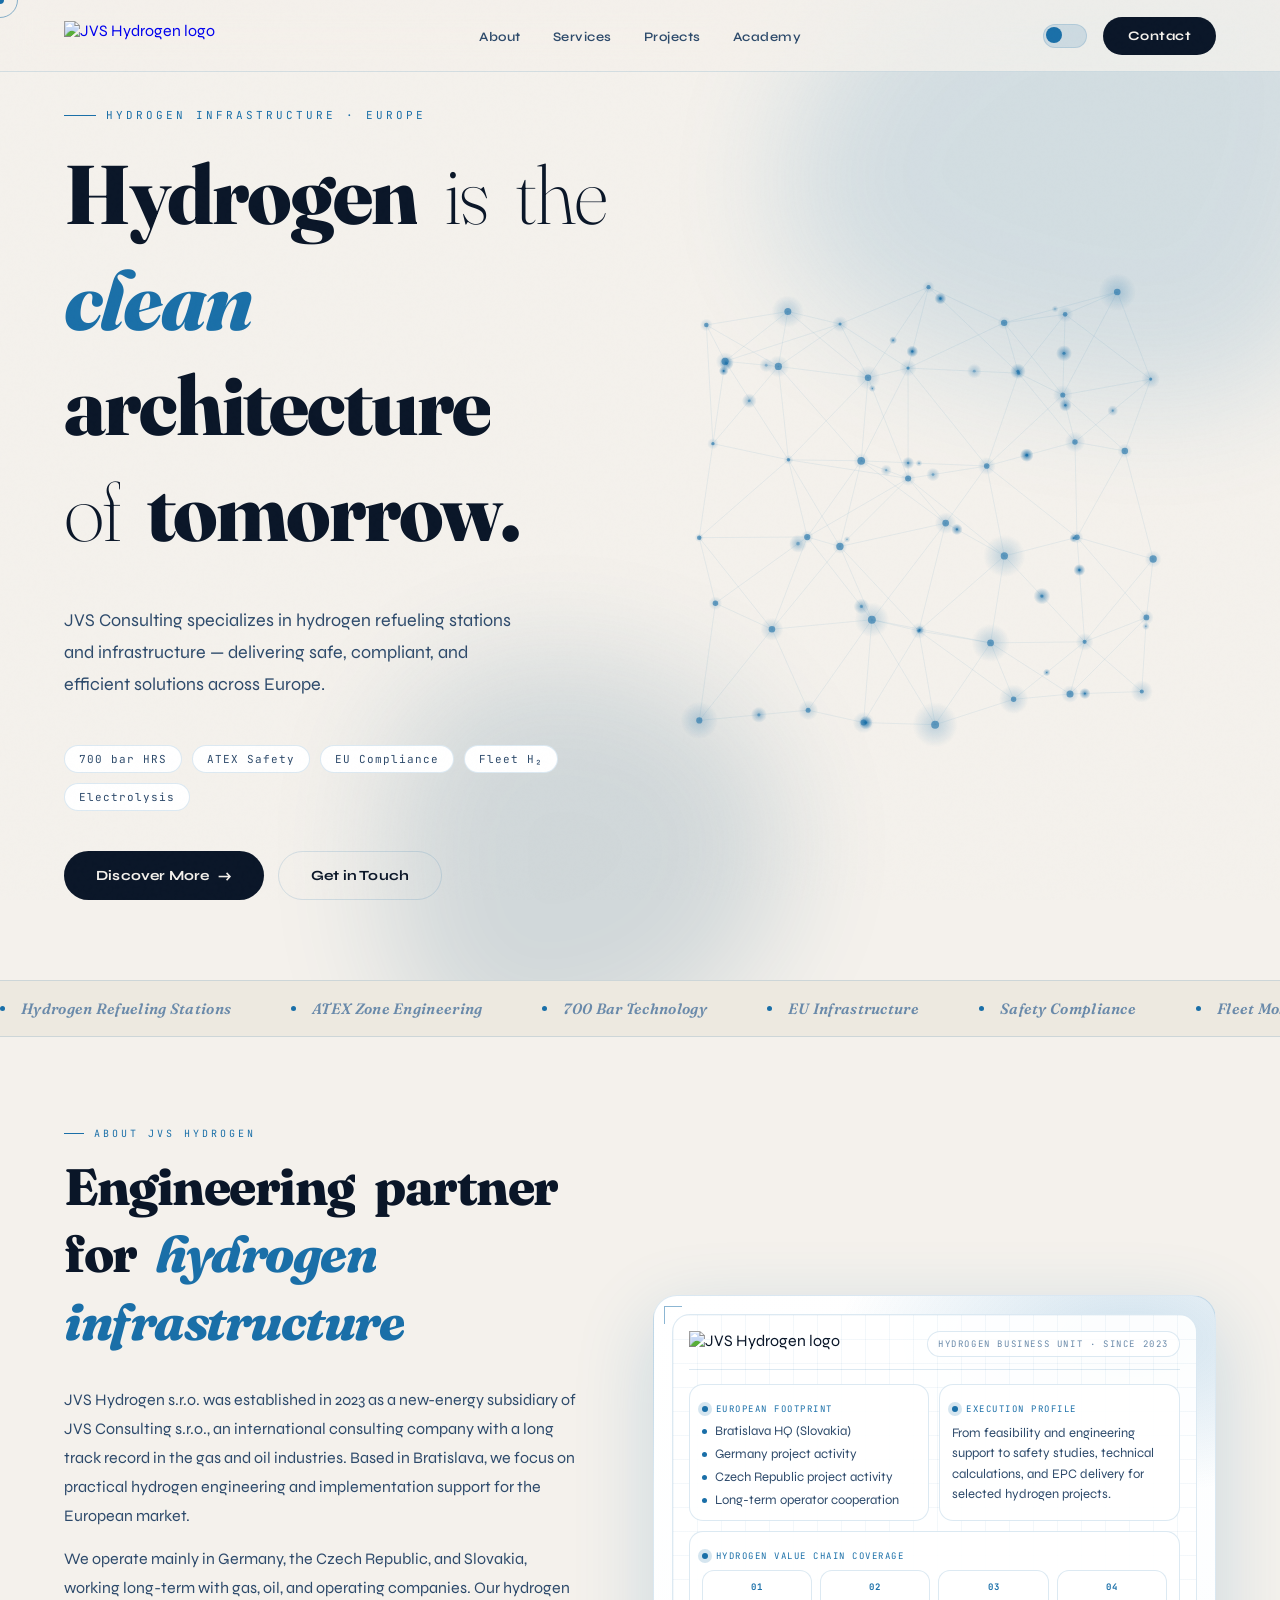
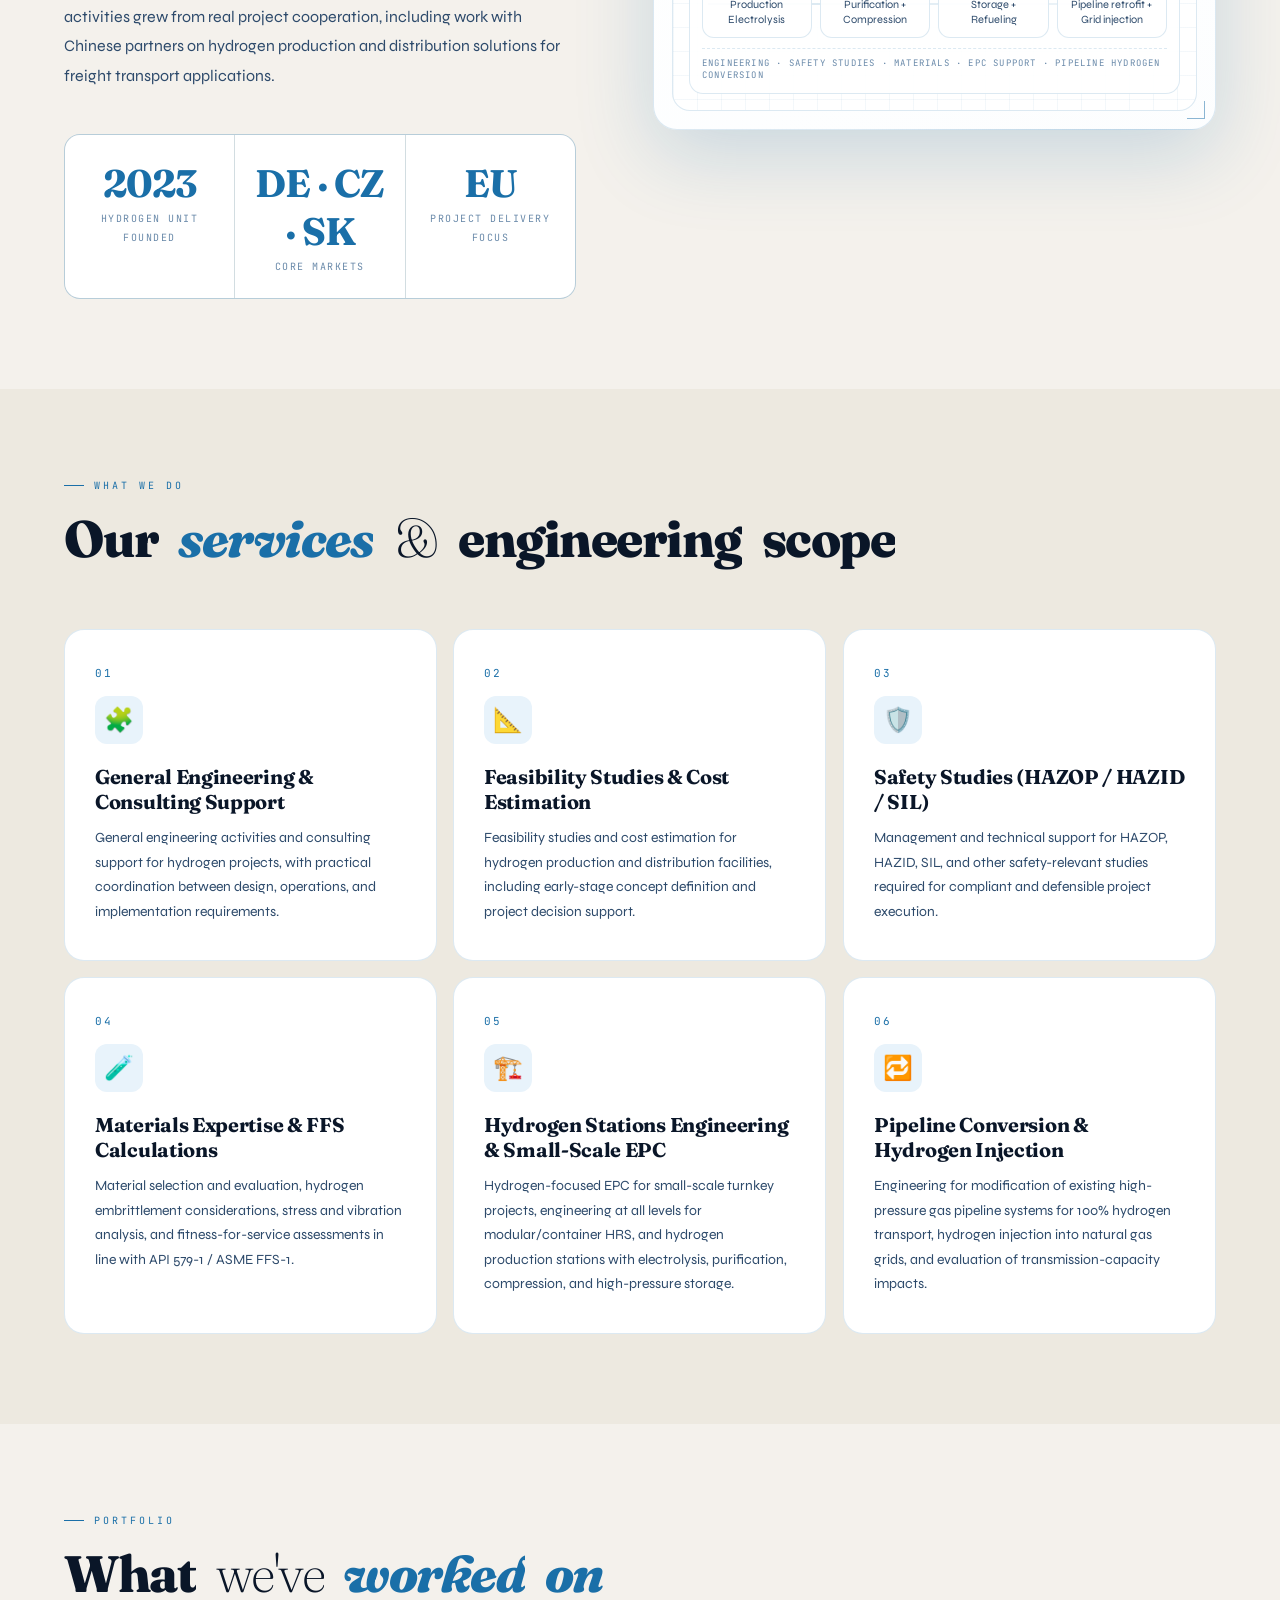
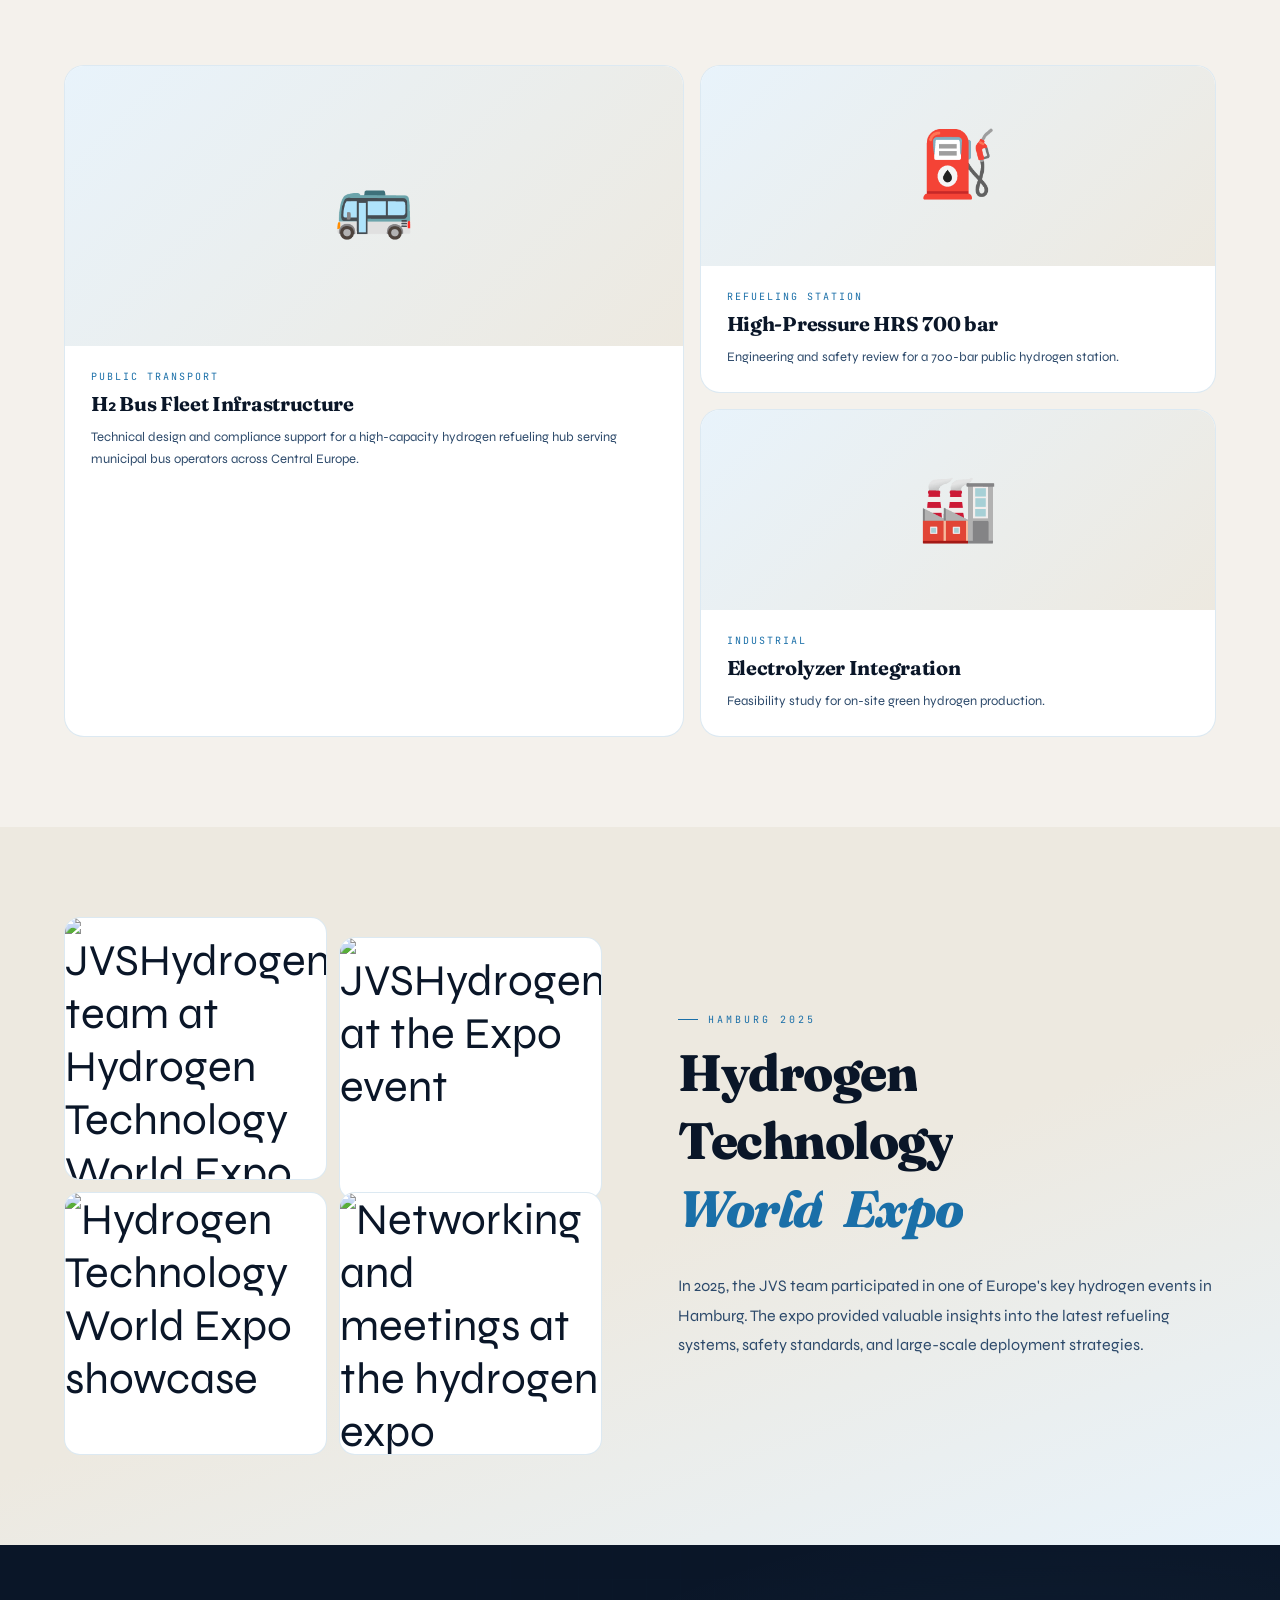
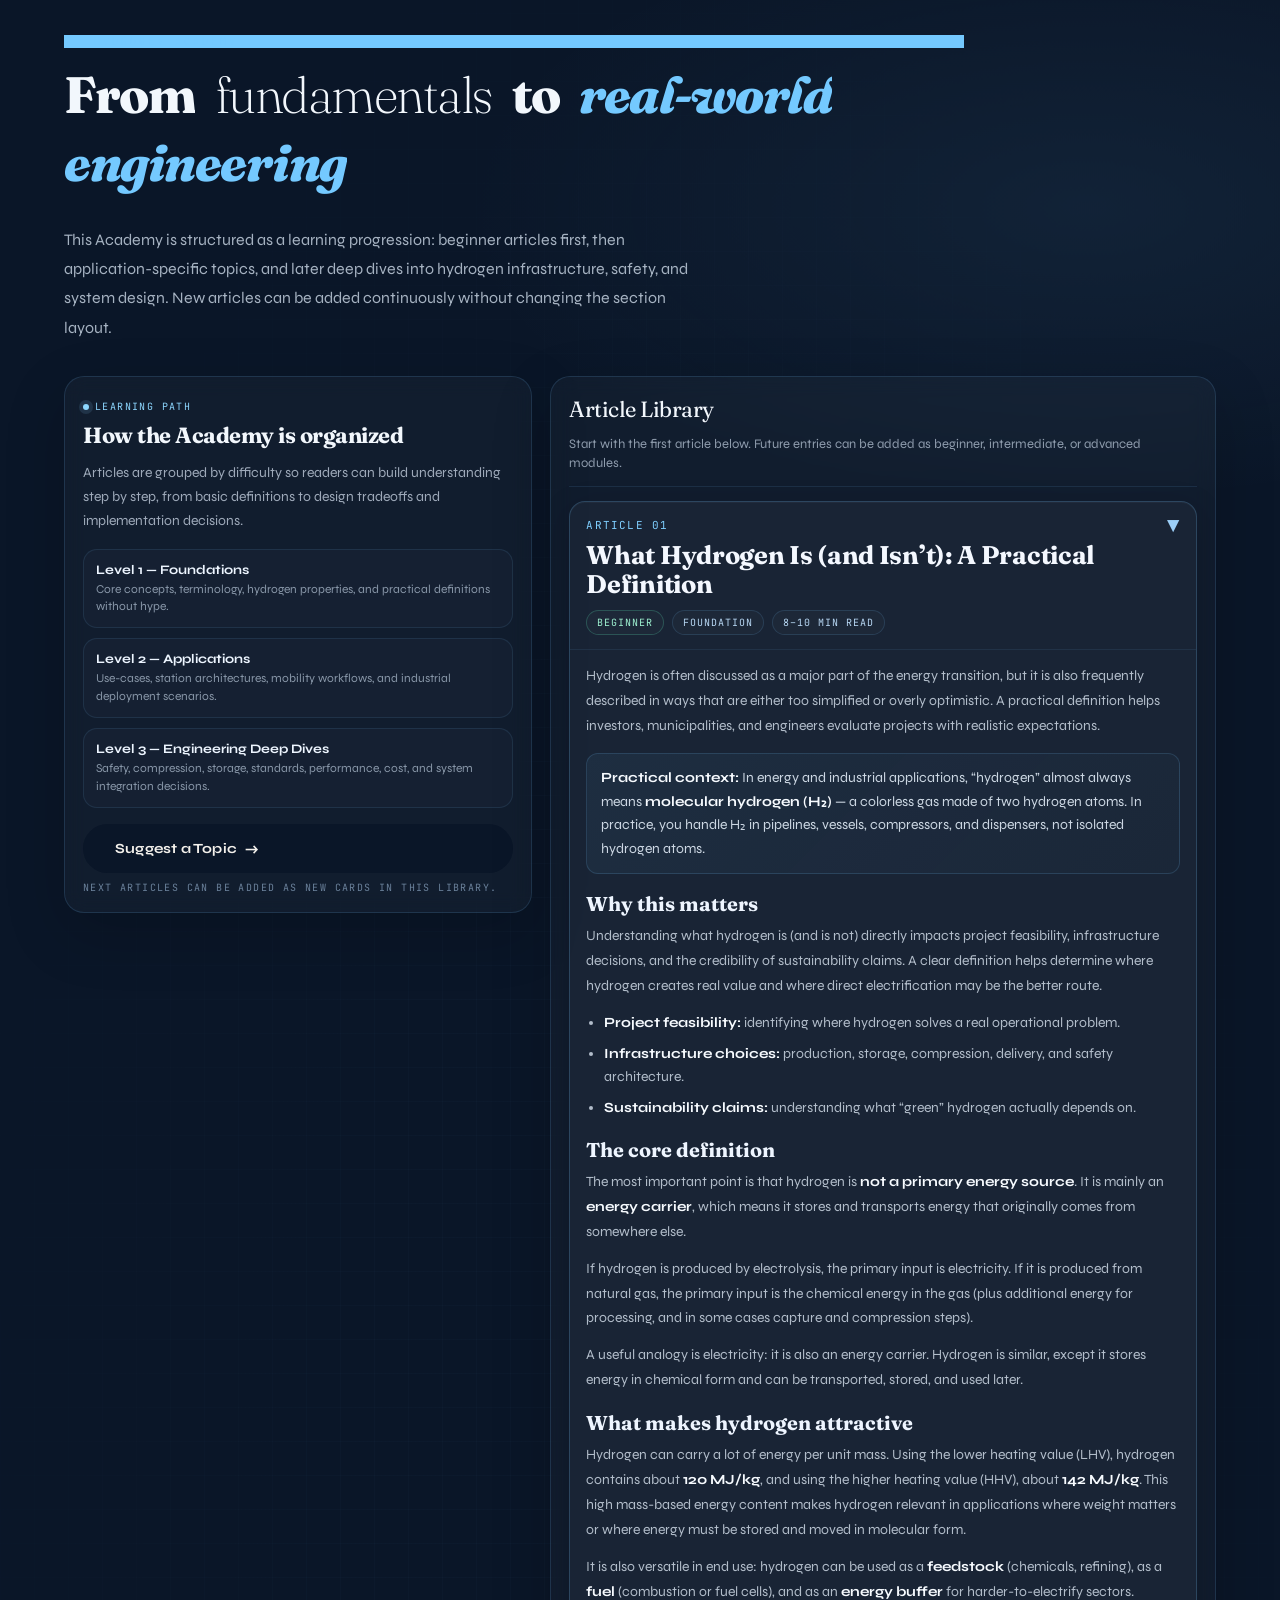
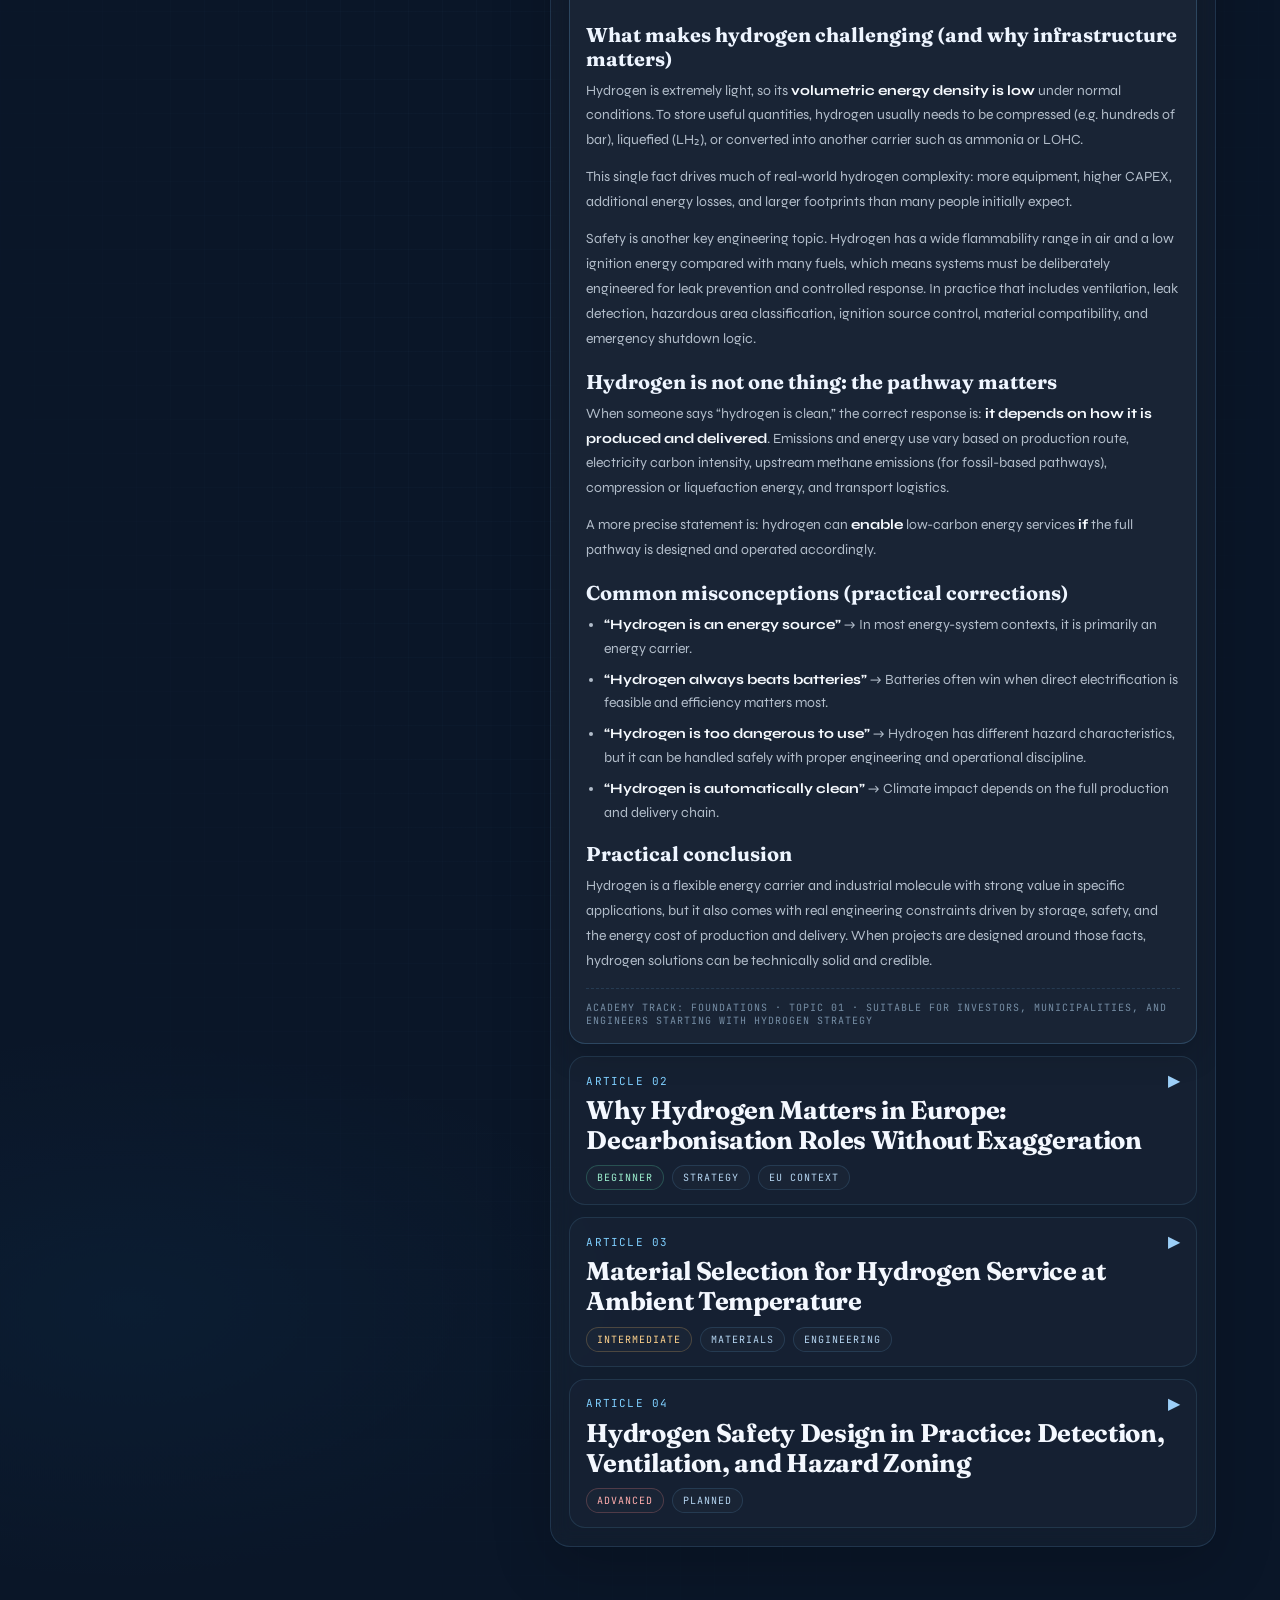
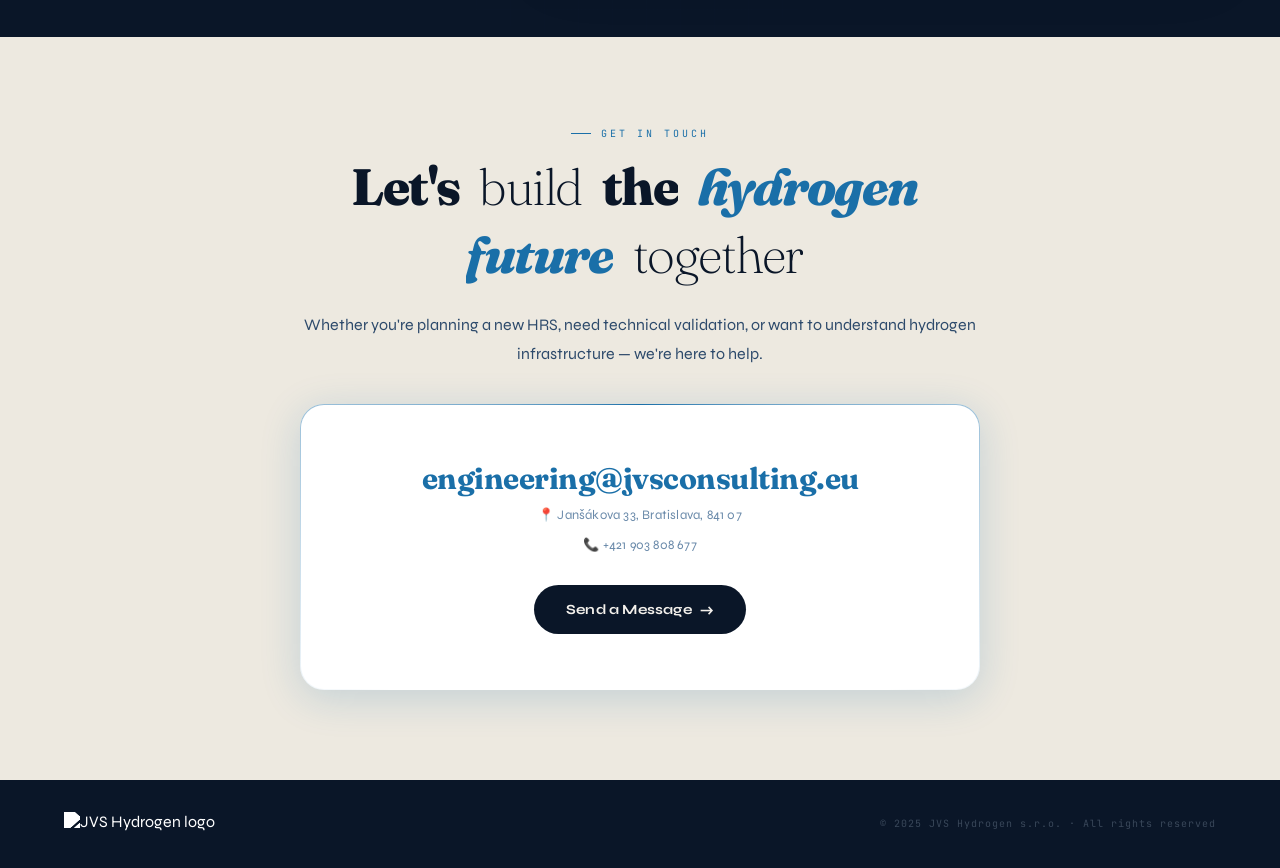
==== jvs-hydrogen-3.html @ 0985135d "Add files via upload" ====
<!DOCTYPE html>
<html lang="en" data-theme="light">
<head>
<meta charset="UTF-8">
<meta name="viewport" content="width=device-width, initial-scale=1.0">
<title>JVS Hydrogen — Core Architecture of Tomorrow</title>
<link rel="preconnect" href="https://fonts.googleapis.com">
<link href="https://fonts.googleapis.com/css2?family=Fraunces:ital,opsz,wght@0,9..144,100..900;1,9..144,100..900&family=Syne:wght@400..800&family=JetBrains+Mono:wght@300;400&display=swap" rel="stylesheet">

<style>
/* ═══════════════════════════════════════════════════════
   TOKENS + THEME
═══════════════════════════════════════════════════════ */
:root {
  --bg:       #f4f1ec;
  --bg2:      #ede9e0;
  --surface:  #ffffff;
  --ink:      #0a1628;
  --ink2:     #2d4a6b;
  --ink3:     #6a8aaa;
  --accent:   #1a6fa8;
  --accent2:  #0d4a73;
  --highlight:#e8f3fb;
  --border:   rgba(26,111,168,0.15);
  --glow:     rgba(26,111,168,0.2);
  --white:    #ffffff;

  --ease-out-expo: cubic-bezier(0.16,1,0.3,1);
  --ease-spring:   cubic-bezier(0.34,1.56,0.64,1);
}
[data-theme="dark"] {
  --bg:       #060d18;
  --bg2:      #0b1525;
  --surface:  #111e30;
  --ink:      #e8f0f8;
  --ink2:     #8ab0d0;
  --ink3:     #4a7090;
  --accent:   #4da8e8;
  --accent2:  #6ab8f0;
  --highlight:#0d2a42;
  --border:   rgba(77,168,232,0.18);
  --glow:     rgba(77,168,232,0.25);
  --white:    #0b1525;
}

*, *::before, *::after { margin:0; padding:0; box-sizing:border-box; }
html { scroll-behavior: smooth; font-size: 16px; }

body {
  background: var(--bg);
  color: var(--ink);
  font-family: 'Syne', sans-serif;
  overflow-x: hidden;
  transition: background 0.5s, color 0.5s;
  cursor: none;
}

/* ═══════════════════════════════════════════════════════
   CUSTOM CURSOR (Magnetic)
═══════════════════════════════════════════════════════ */
#cursor-dot {
  position: fixed; top:0; left:0; z-index:9999;
  width: 8px; height: 8px; border-radius: 50%;
  background: var(--accent);
  pointer-events: none;
  transform: translate(-50%,-50%);
  transition: width 0.2s, height 0.2s, background 0.2s;
}
#cursor-ring {
  position: fixed; top:0; left:0; z-index:9998;
  width: 36px; height: 36px; border-radius: 50%;
  border: 1.5px solid var(--accent);
  pointer-events: none;
  transform: translate(-50%,-50%);
  opacity: 0.5;
  transition: width 0.3s var(--ease-out-expo), height 0.3s var(--ease-out-expo), opacity 0.3s, border-radius 0.3s;
}
body.cursor-hover #cursor-dot { width: 12px; height: 12px; }
body.cursor-hover #cursor-ring { width: 60px; height: 60px; opacity: 0.25; }
body.cursor-text  #cursor-ring { width: 80px; height: 80px; border-radius: 4px; opacity: 0.15; }

/* ═══════════════════════════════════════════════════════
   NOISE TEXTURE OVERLAY
═══════════════════════════════════════════════════════ */
body::after {
  content: ''; position: fixed; inset: 0;
  background-image: url("data:image/svg+xml,%3Csvg viewBox='0 0 256 256' xmlns='http://www.w3.org/2000/svg'%3E%3Cfilter id='n'%3E%3CfeTurbulence type='fractalNoise' baseFrequency='0.9' numOctaves='4'/%3E%3C/filter%3E%3Crect width='100%25' height='100%25' filter='url(%23n)' opacity='0.04'/%3E%3C/svg%3E");
  pointer-events: none; z-index: 9990; opacity: 0.4;
}

/* ═══════════════════════════════════════════════════════
   NAV
═══════════════════════════════════════════════════════ */
nav {
  position: fixed; top:0; left:0; right:0; z-index:500;
  padding: 0 clamp(20px,5vw,64px);
  height: 72px;
  display: flex; align-items: center; justify-content: space-between;
  background: rgba(244,241,236,0.8);
  backdrop-filter: blur(20px) saturate(180%);
  border-bottom: 1px solid var(--border);
  transition: background 0.5s, border-color 0.5s;
}
[data-theme="dark"] nav { background: rgba(6,13,24,0.85); }

.logo {
  display: inline-flex; align-items: center; text-decoration: none;
}
.logo img {
  height: 30px; width: auto; display: block;
}
[data-theme="dark"] .logo img { filter: brightness(1.08) saturate(1.02); }
.logo-h { color: var(--accent); font-style: italic; }
.logo-dot {
  width: 6px; height: 6px; background: var(--accent);
  border-radius: 50%; display: inline-block;
  animation: dotPulse 2s ease-in-out infinite;
}
@keyframes dotPulse {
  0%,100%{ transform:scale(1); opacity:1; }
  50%{ transform:scale(1.6); opacity:0.5; }
}

.nav-center {
  display: flex; gap: 32px; list-style: none;
  position: absolute; left:50%; transform:translateX(-50%);
}
.nav-center a {
  font-size: 13px; font-weight: 600; letter-spacing: 0.5px;
  color: var(--ink2); text-decoration: none;
  position: relative; padding-bottom: 2px;
  transition: color 0.2s;
}
.nav-center a::after {
  content: ''; position: absolute; bottom: -2px; left:0;
  width: 0; height: 1.5px; background: var(--accent);
  transition: width 0.3s var(--ease-out-expo);
}
.nav-center a:hover { color: var(--accent); }
.nav-center a:hover::after { width: 100%; }

.nav-right { display: flex; align-items: center; gap: 16px; }

/* Theme toggle */
.theme-toggle {
  width: 44px; height: 24px;
  background: var(--border);
  border: 1.5px solid var(--border);
  border-radius: 12px; cursor: none;
  position: relative; transition: background 0.3s;
  outline: none;
}
.theme-toggle::after {
  content: ''; position: absolute;
  top: 2px; left: 2px;
  width: 16px; height: 16px; border-radius: 50%;
  background: var(--accent);
  transition: transform 0.3s var(--ease-spring);
}
[data-theme="dark"] .theme-toggle::after { transform: translateX(20px); }

.nav-cta {
  font-size: 13px; font-weight: 700; letter-spacing: 0.5px;
  padding: 10px 24px; border-radius: 100px;
  background: var(--ink); color: var(--bg);
  text-decoration: none; transition: all 0.25s;
  border: 1.5px solid transparent;
}
.nav-cta:hover {
  background: transparent;
  color: var(--ink);
  border-color: var(--ink);
}

/* ═══════════════════════════════════════════════════════
   HERO — Kinetic Typography + Organic Layout
═══════════════════════════════════════════════════════ */
#hero {
  min-height: 100svh;
  padding: clamp(100px,12vh,140px) clamp(20px,5vw,80px) 80px;
  display: grid;
  grid-template-columns: 1fr 1fr;
  gap: 0;
  align-items: center;
  position: relative;
  overflow: hidden;
}

/* Organic blob background */
.hero-blob {
  position: absolute;
  border-radius: 60% 40% 30% 70% / 60% 30% 70% 40%;
  filter: blur(60px);
  opacity: 0.15;
  pointer-events: none;
  animation: morphBlob 12s ease-in-out infinite alternate;
}
.blob-1 {
  width: 600px; height: 500px;
  top: -100px; right: -100px;
  background: var(--accent);
  animation-delay: 0s;
}
.blob-2 {
  width: 400px; height: 400px;
  bottom: -80px; left: 30%;
  background: var(--accent2);
  animation-delay: -4s;
  border-radius: 40% 60% 70% 30% / 40% 50% 60% 50%;
}
@keyframes morphBlob {
  0%  { border-radius: 60% 40% 30% 70% / 60% 30% 70% 40%; transform: translate(0,0) scale(1); }
  33% { border-radius: 30% 60% 70% 40% / 50% 60% 30% 60%; transform: translate(20px,-20px) scale(1.03); }
  66% { border-radius: 50% 40% 60% 50% / 30% 70% 40% 60%; transform: translate(-15px,10px) scale(0.97); }
  100%{ border-radius: 60% 40% 30% 70% / 60% 30% 70% 40%; transform: translate(0,0) scale(1); }
}

.hero-left { position: relative; z-index: 2; }

/* Kinetic typography marquee label */
.hero-eyebrow {
  display: flex; align-items: center; gap: 10px;
  font-family: 'JetBrains Mono', monospace;
  font-size: 11px; letter-spacing: 3px;
  color: var(--accent); text-transform: uppercase;
  margin-bottom: 28px;
  opacity: 0; animation: riseIn 0.8s 0.2s var(--ease-out-expo) forwards;
}
.eyebrow-line {
  flex: 0 0 32px; height: 1px; background: var(--accent);
  transform-origin: left;
  animation: lineGrow 0.8s 0.4s var(--ease-out-expo) both;
}
@keyframes lineGrow { from{transform:scaleX(0)} to{transform:scaleX(1)} }

/* The main hero headline — word-by-word reveal */
.hero-headline {
  font-family: 'Fraunces', serif;
  font-size: clamp(44px, 6.5vw, 96px);
  font-weight: 800;
  line-height: 1.08;
  letter-spacing: -2px;
  color: var(--ink);
  margin-bottom: 32px;
}
.hero-headline .word {
  display: inline-block;
  overflow: hidden;
  margin-right: 0.18em;
  padding-bottom: 0.22em;
  margin-bottom: -0.22em;
}
.hero-headline .word-inner {
  display: inline-block;
  transform: translateY(110%);
  animation: wordSlide 0.8s var(--ease-out-expo) forwards;
}
.hero-headline .accent-word { color: var(--accent); font-style: italic; }
.hero-headline .light-word { font-weight: 200; }

/* Kinetic morphing word */
.morph-container {
  display: inline-block;
  position: relative;
  color: var(--accent);
  font-style: italic;
  min-width: 3em;
  padding-bottom: 0.16em;
  margin-bottom: -0.16em;
}
.morph-word {
  display: inline-block;
  transition: opacity 0.3s, transform 0.4s var(--ease-out-expo), filter 0.4s;
}
.morph-word.leaving {
  opacity: 0; transform: translateY(-30px); filter: blur(8px);
  position: absolute; top:0; left:0;
}
.morph-word.entering {
  animation: morphEnter 0.5s var(--ease-out-expo) forwards;
}
@keyframes morphEnter {
  from { opacity:0; transform:translateY(30px); filter:blur(8px); }
  to   { opacity:1; transform:translateY(0);    filter:blur(0); }
}
@keyframes wordSlide {
  to { transform: translateY(0); }
}
@keyframes riseIn {
  from { opacity:0; transform:translateY(16px); }
  to   { opacity:1; transform:translateY(0); }
}

.hero-sub {
  font-size: clamp(15px,1.4vw,18px);
  line-height: 1.78;
  color: var(--ink2);
  max-width: 460px;
  margin-bottom: 44px;
  font-weight: 400;
  opacity: 0;
  animation: riseIn 0.8s 0.7s var(--ease-out-expo) forwards;
}

/* Pill data tags */
.hero-tags {
  display: flex; gap: 10px; flex-wrap: wrap;
  margin-bottom: 40px;
  opacity: 0; animation: riseIn 0.8s 0.85s var(--ease-out-expo) forwards;
}
.tag {
  font-family: 'JetBrains Mono', monospace;
  font-size: 11px; letter-spacing: 1px;
  padding: 6px 14px; border-radius: 100px;
  border: 1px solid var(--border);
  color: var(--ink2);
  background: var(--surface);
  transition: all 0.2s;
}
.tag:hover { background: var(--highlight); border-color: var(--accent); color: var(--accent); }

.hero-actions {
  display: flex; gap: 14px; flex-wrap: wrap;
  opacity: 0; animation: riseIn 0.8s 1s var(--ease-out-expo) forwards;
}
.btn {
  font-size: 14px; font-weight: 700; letter-spacing: 0.2px;
  padding: 15px 32px; border-radius: 100px;
  text-decoration: none; display: inline-flex; align-items: center; gap: 8px;
  transition: all 0.28s var(--ease-out-expo);
  position: relative; overflow: hidden;
}
.btn::before {
  content: ''; position: absolute; inset: 0;
  background: var(--accent);
  transform: translateX(-101%);
  transition: transform 0.35s var(--ease-out-expo);
  border-radius: inherit;
  z-index: 0;
}
.btn > * { position: relative; z-index: 1; }
.btn-primary { background: var(--ink); color: var(--bg); }
.btn-primary:hover { color: white; }
.btn-primary:hover::before { transform: translateX(0); }
.btn-ghost {
  background: transparent; color: var(--ink);
  border: 1.5px solid var(--border);
}
.btn-ghost:hover { border-color: var(--accent); color: var(--accent); }

/* Arrow icon */
.btn-arrow { font-size: 16px; transition: transform 0.25s; }
.btn:hover .btn-arrow { transform: translateX(4px); }

/* Hero right — 3D canvas */
.hero-right {
  position: relative; z-index: 2;
  display: flex; align-items: center; justify-content: center;
}
#hero-canvas {
  width: 100%; max-width: 560px; aspect-ratio: 1;
  border-radius: 24px;
  opacity: 0; animation: riseIn 1.2s 0.5s var(--ease-out-expo) forwards;
}

/* ═══════════════════════════════════════════════════════
   SCROLLING MARQUEE STRIP
═══════════════════════════════════════════════════════ */
.marquee-strip {
  overflow: hidden; padding: 18px 0;
  border-top: 1px solid var(--border);
  border-bottom: 1px solid var(--border);
  background: var(--bg2);
  position: relative; z-index: 1;
}
.marquee-track {
  display: flex; gap: 60px; width: max-content;
  animation: marqueeScroll 22s linear infinite;
}
.marquee-track:hover { animation-play-state: paused; }
@keyframes marqueeScroll { 0%{transform:translateX(0)} 100%{transform:translateX(-50%)} }
.marquee-item {
  font-family: 'Fraunces', serif;
  font-size: 15px; font-weight: 600; font-style: italic;
  color: var(--ink3); white-space: nowrap; letter-spacing: 0.3px;
  display: flex; align-items: center; gap: 16px;
}
.marquee-dot {
  width: 5px; height: 5px; border-radius: 50%;
  background: var(--accent); flex-shrink: 0;
}

/* ═══════════════════════════════════════════════════════
   SECTION GLOBALS
═══════════════════════════════════════════════════════ */
.section { padding: clamp(80px,10vh,120px) clamp(20px,5vw,80px); }
.section-alt { background: var(--bg2); }

.section-eyebrow {
  font-family: 'JetBrains Mono', monospace;
  font-size: 10px; letter-spacing: 3px;
  color: var(--accent); text-transform: uppercase;
  display: flex; align-items: center; gap: 10px;
  margin-bottom: 18px;
}
.section-eyebrow::before { content:''; width:20px; height:1px; background:var(--accent); }

h2.section-title {
  font-family: 'Fraunces', serif;
  font-size: clamp(32px,4vw,58px);
  font-weight: 800; line-height: 1.12;
  letter-spacing: -1.5px; color: var(--ink);
  margin-bottom: 24px;
}
h2.section-title em { font-style: italic; color: var(--accent); }
h2.section-title .thin { font-weight: 200; }

.body-text {
  font-size: 16px; line-height: 1.82; color: var(--ink2);
  font-weight: 400; max-width: 560px;
}

/* Scroll-driven word reveal */
.word-reveal .word {
  display: inline-block; overflow: hidden; margin-right: 0.22em;
  padding-bottom: 0.20em;
  margin-bottom: -0.20em;
}
.word-reveal .word-inner {
  display: inline-block;
  transform: translateY(100%);
  transition: transform 0.6s var(--ease-out-expo);
}
.word-reveal.visible .word-inner { transform: translateY(0); }
.word-reveal .word:nth-child(1) .word-inner { transition-delay: 0.0s; }
.word-reveal .word:nth-child(2) .word-inner { transition-delay: 0.05s; }
.word-reveal .word:nth-child(3) .word-inner { transition-delay: 0.1s; }
.word-reveal .word:nth-child(4) .word-inner { transition-delay: 0.15s; }
.word-reveal .word:nth-child(5) .word-inner { transition-delay: 0.2s; }
.word-reveal .word:nth-child(6) .word-inner { transition-delay: 0.25s; }
.word-reveal .word:nth-child(7) .word-inner { transition-delay: 0.3s; }
.word-reveal .word:nth-child(8) .word-inner { transition-delay: 0.35s; }
.word-reveal .word:nth-child(9) .word-inner { transition-delay: 0.4s; }
.word-reveal .word:nth-child(10) .word-inner { transition-delay: 0.45s; }
.word-reveal .word:nth-child(n+11) .word-inner { transition-delay: 0.5s; }

/* Standard reveal */
.reveal {
  opacity: 0; transform: translateY(28px);
  transition: opacity 0.72s ease, transform 0.72s var(--ease-out-expo);
}
.reveal.visible { opacity:1; transform:translateY(0); }
.d1{transition-delay:0.1s} .d2{transition-delay:0.2s} .d3{transition-delay:0.3s} .d4{transition-delay:0.4s} .d5{transition-delay:0.5s}

/* ═══════════════════════════════════════════════════════
   ABOUT — Asymmetric layout
═══════════════════════════════════════════════════════ */
.about-grid {
  display: grid;
  grid-template-columns: 1fr 1.1fr;
  gap: clamp(40px,6vw,100px);
  align-items: center;
}
.about-stats {
  display: grid; grid-template-columns: repeat(3,1fr);
  gap: 1px; background: var(--border);
  border: 1px solid var(--border); border-radius: 16px;
  overflow: hidden; margin-top: 44px;
}
.stat-block {
  background: var(--surface); padding: 24px 20px;
  text-align: center; transition: background 0.25s;
}
.stat-block:hover { background: var(--highlight); }
.stat-n {
  font-family: 'Fraunces', serif;
  font-size: clamp(28px,3vw,40px); font-weight: 700;
  color: var(--accent); display: block; letter-spacing: -1px;
}
.stat-l {
  font-family: 'JetBrains Mono', monospace;
  font-size: 10px; color: var(--ink3); letter-spacing: 1.5px;
  text-transform: uppercase; margin-top: 4px;
}

/* About visual panel — capabilities dashboard */
.about-canvas-wrap {
  position: relative; border-radius: 24px; overflow: hidden;
  border: 1px solid var(--border);
  box-shadow: 0 24px 80px var(--glow);
  background:
    radial-gradient(420px 220px at 85% 10%, var(--glow), transparent 70%),
    linear-gradient(160deg, var(--surface), color-mix(in srgb, var(--surface) 88%, var(--highlight) 12%));
  padding: 18px;
}
.about-canvas-wrap::before, .about-canvas-wrap::after {
  content:''; position:absolute; width:18px; height:18px;
  border-color: var(--accent); border-style:solid; opacity:0.5; z-index:2;
}
.about-canvas-wrap::before { top:10px; left:10px; border-width:1.5px 0 0 1.5px; }
.about-canvas-wrap::after  { bottom:10px; right:10px; border-width:0 1.5px 1.5px 0; }

.cap-board {
  position: relative;
  border: 1px solid var(--border);
  border-radius: 18px;
  background: color-mix(in srgb, var(--surface) 92%, transparent);
  padding: 16px;
  overflow: hidden;
}
.cap-board::before {
  content: '';
  position: absolute;
  inset: 0;
  background-image:
    linear-gradient(rgba(26,111,168,0.05) 1px, transparent 1px),
    linear-gradient(90deg, rgba(26,111,168,0.05) 1px, transparent 1px);
  background-size: 24px 24px;
  pointer-events: none;
}
[data-theme="dark"] .cap-board::before {
  background-image:
    linear-gradient(rgba(77,168,232,0.07) 1px, transparent 1px),
    linear-gradient(90deg, rgba(77,168,232,0.07) 1px, transparent 1px);
}
.cap-head {
  position: relative; z-index: 1;
  display: flex; align-items: center; justify-content: space-between; gap: 12px;
  margin-bottom: 14px;
  padding-bottom: 12px;
  border-bottom: 1px solid var(--border);
}
.cap-head img {
  height: 26px; width: auto; display: block;
}
[data-theme="dark"] .cap-head img { filter: brightness(1.08) saturate(1.02); }
.cap-badge {
  font-family: 'JetBrains Mono', monospace;
  font-size: 9px; letter-spacing: 1.6px; text-transform: uppercase;
  color: var(--ink3);
  border: 1px solid var(--border);
  border-radius: 999px;
  padding: 6px 10px;
  background: color-mix(in srgb, var(--surface) 80%, transparent);
}
.cap-grid {
  position: relative; z-index: 1;
  display: grid; grid-template-columns: 1fr 1fr; gap: 10px;
}
.cap-card {
  border: 1px solid var(--border);
  border-radius: 14px;
  background: color-mix(in srgb, var(--surface) 90%, transparent);
  padding: 12px;
  min-height: 110px;
}
.cap-card.wide { grid-column: span 2; min-height: auto; }
.cap-kicker {
  display: inline-flex; align-items: center; gap: 8px;
  font-family: 'JetBrains Mono', monospace;
  font-size: 9px; letter-spacing: 1.5px; text-transform: uppercase;
  color: var(--accent);
  margin-bottom: 8px;
}
.cap-kicker::before {
  content: ''; width: 6px; height: 6px; border-radius: 50%;
  background: currentColor; box-shadow: 0 0 0 4px color-mix(in srgb, var(--accent) 18%, transparent);
  animation: capPulse 2.2s ease-in-out infinite;
}
@keyframes capPulse {
  0%,100% { transform: scale(1); opacity: 1; }
  50% { transform: scale(1.35); opacity: 0.55; }
}
.cap-card p {
  font-size: 13px; line-height: 1.55; color: var(--ink2);
}
.cap-list {
  list-style: none; display: grid; gap: 7px;
}
.cap-list li {
  display: flex; align-items: center; gap: 8px;
  font-size: 13px; color: var(--ink2);
}
.cap-list li::before {
  content: ''; width: 5px; height: 5px; border-radius: 50%;
  background: var(--accent); flex-shrink: 0;
}
.cap-pipeline {
  display: grid; gap: 10px;
}
.cap-pipeline-track {
  position: relative;
  display: grid; grid-template-columns: repeat(4, 1fr);
  gap: 8px; align-items: center;
}
.cap-pipeline-track::before {
  content: '';
  position: absolute;
  left: 6px; right: 6px; top: 50%; transform: translateY(-50%);
  height: 1px;
  background: linear-gradient(to right, var(--accent), color-mix(in srgb, var(--accent) 35%, transparent));
  opacity: 0.35;
}
.cap-node {
  position: relative;
  border: 1px solid var(--border);
  border-radius: 12px;
  background: color-mix(in srgb, var(--surface) 92%, transparent);
  padding: 10px 8px;
  text-align: center;
}
.cap-node strong {
  display: block;
  font-family: 'JetBrains Mono', monospace;
  font-size: 9px; letter-spacing: 1px; text-transform: uppercase;
  color: var(--accent);
  margin-bottom: 5px;
}
.cap-node span {
  display: block; font-size: 11px; color: var(--ink2); line-height: 1.3;
}
.cap-footnote {
  font-family: 'JetBrains Mono', monospace;
  font-size: 9px; letter-spacing: 1.2px; text-transform: uppercase;
  color: var(--ink3);
  padding-top: 8px; border-top: 1px dashed var(--border);
}

/* ═══════════════════════════════════════════════════════
   SERVICES — 3D tilt cards
═══════════════════════════════════════════════════════ */
.services-layout {
  display: grid;
  grid-template-columns: repeat(auto-fit, minmax(300px, 1fr));
  gap: 16px; margin-top: 52px;
}
.svc-card {
  background: var(--surface);
  border: 1px solid var(--border);
  border-radius: 20px; padding: 36px 30px;
  position: relative; overflow: hidden;
  transition: box-shadow 0.4s, border-color 0.3s;
  transform-style: preserve-3d;
  will-change: transform;
}
.svc-card::before {
  content:''; position:absolute; inset:0; border-radius:inherit;
  background: radial-gradient(circle at var(--mx,50%) var(--my,50%), var(--highlight) 0%, transparent 70%);
  opacity:0; transition:opacity 0.4s;
}
.svc-card:hover::before { opacity:1; }
.svc-card:hover { box-shadow: 0 20px 60px var(--glow); border-color: var(--accent); }

/* Accent line that grows on hover */
.svc-card::after {
  content:''; position:absolute; bottom:0; left:0; right:0;
  height:2px; background: linear-gradient(to right, var(--accent), var(--accent2));
  transform: scaleX(0); transform-origin: left;
  transition: transform 0.4s var(--ease-out-expo);
}
.svc-card:hover::after { transform: scaleX(1); }

.svc-num {
  font-family: 'JetBrains Mono', monospace;
  font-size: 11px; color: var(--accent); letter-spacing: 2px;
  margin-bottom: 16px; display: block;
}
.svc-icon-wrap {
  width: 48px; height: 48px; border-radius: 12px;
  background: var(--highlight); display: flex; align-items: center;
  justify-content: center; font-size: 24px; margin-bottom: 20px;
  transition: transform 0.3s var(--ease-spring), background 0.3s;
}
.svc-card:hover .svc-icon-wrap { transform: scale(1.1) rotate(-3deg); background: var(--accent); }
.svc-name {
  font-family: 'Fraunces', serif;
  font-size: 20px; font-weight: 700; color: var(--ink);
  margin-bottom: 12px; letter-spacing: -0.3px;
}
.svc-desc { font-size: 14px; line-height: 1.75; color: var(--ink2); font-weight: 400; }

/* ═══════════════════════════════════════════════════════
   PROJECTS — Asymmetric cards with scan line
═══════════════════════════════════════════════════════ */
.projects-grid {
  display: grid;
  grid-template-columns: 1.2fr 1fr;
  grid-template-rows: auto auto;
  gap: 16px; margin-top: 52px;
}
.proj-card {
  background: var(--surface); border: 1px solid var(--border);
  border-radius: 20px; overflow: hidden;
  transition: transform 0.4s var(--ease-out-expo), box-shadow 0.4s;
}
.proj-card:hover { transform: translateY(-6px); box-shadow: 0 24px 70px var(--glow); }
.proj-card.featured { grid-row: span 2; }

.proj-thumb {
  height: 200px; display:flex; align-items:center; justify-content:center;
  font-size: 64px;
  background: linear-gradient(135deg, var(--highlight), var(--bg2));
  position: relative; overflow: hidden;
}
.proj-card.featured .proj-thumb { height: 280px; }

/* Scan line animation */
.proj-thumb::after {
  content:''; position:absolute; left:0; right:0; height:1.5px;
  background: linear-gradient(to right, transparent, var(--accent), transparent);
  opacity:0.6; top:-10px;
  animation: scanLine 3.5s linear infinite;
}
@keyframes scanLine { 100%{ top: calc(100% + 10px); } }

.proj-body { padding: 24px 26px; }
.proj-tag {
  font-family: 'JetBrains Mono', monospace;
  font-size: 10px; color: var(--accent); letter-spacing: 2px;
  text-transform: uppercase; margin-bottom: 8px;
}
.proj-name {
  font-family: 'Fraunces', serif;
  font-size: 20px; font-weight: 700; color: var(--ink);
  margin-bottom: 10px; letter-spacing: -0.3px;
}
.proj-desc { font-size: 13px; color: var(--ink2); line-height: 1.72; }

/* ═══════════════════════════════════════════════════════
   EXPO — Diagonal layout
═══════════════════════════════════════════════════════ */
#expo { position: relative; overflow: hidden; }
#expo::before {
  content:''; position:absolute; top:0; left:0; right:0; bottom:0;
  background: linear-gradient(160deg, var(--bg2) 55%, var(--highlight) 100%);
  z-index:0;
}
.expo-inner { position:relative; z-index:1; display:grid; grid-template-columns:1fr 1fr; gap:clamp(40px,6vw,100px); align-items:center; }
.expo-imgs { display:grid; grid-template-columns:1fr 1fr; gap:12px; }
.expo-box {
  aspect-ratio:1; border-radius:16px;
  display:flex; align-items:center; justify-content:center;
  font-size:44px;
  border:1px solid var(--border);
  background: var(--surface);
  position:relative; overflow:hidden;
  transition: transform 0.35s var(--ease-spring), box-shadow 0.35s;
}
.expo-box::before {
  content:''; position:absolute; inset:0;
  background: linear-gradient(135deg, rgba(26,111,168,0.06), transparent);
  opacity:0; transition:opacity 0.3s;
}
.expo-box:hover { transform:scale(1.05) rotate(-1deg); box-shadow: 0 16px 40px var(--glow); }
.expo-box:hover::before { opacity:1; }
.expo-photo {
  width: 100%; height: 100%; display: block; object-fit: cover;
}
.expo-box:nth-child(2) { transform: translateY(20px); }
.expo-box:nth-child(2):hover { transform: translateY(14px) scale(1.05) rotate(1deg); }

/* ═══════════════════════════════════════════════════════
   ACADEMY — Dark section with animated bars
═══════════════════════════════════════════════════════ */
#academy {
  background: var(--ink);
  color: var(--bg);
  position: relative; overflow: hidden;
}
[data-theme="dark"] #academy { background: #000a16; }

/* Animated grid overlay */
#academy::before {
  content:''; position:absolute; inset:0;
  background-image:
    linear-gradient(rgba(26,111,168,0.06) 1px, transparent 1px),
    linear-gradient(90deg, rgba(26,111,168,0.06) 1px, transparent 1px);
  background-size: 60px 60px;
  mask-image: radial-gradient(ellipse at 50% 50%, black 30%, transparent 80%);
  pointer-events:none;
}

#academy .section-eyebrow { color: #6ab4e8; }
#academy .section-eyebrow::before { background: #6ab4e8; }
#academy h2.section-title { color: #f0f4f8; }
#academy h2.section-title em { color: #6ab4e8; }
#academy .body-text { color: rgba(200,220,240,0.6); }

.academy-grid { display:grid; grid-template-columns:1fr 1fr; gap:clamp(40px,6vw,100px); align-items:center; }

.acad-features { margin-top:32px; display:flex; flex-direction:column; gap:10px; }
.af-row {
  display:flex; gap:14px; align-items:flex-start;
  padding:18px 20px; border-radius:12px;
  border:1px solid rgba(255,255,255,0.07);
  background:rgba(255,255,255,0.02);
  transition:all 0.3s;
}
.af-row:hover { background:rgba(26,111,168,0.15); border-color:rgba(106,180,232,0.3); transform:translateX(6px); }
.af-icon { font-size:20px; flex-shrink:0; margin-top:2px; }
.af-title { font-weight:700; color:rgba(240,244,248,0.95); font-size:14px; margin-bottom:3px; letter-spacing:0.2px; }
.af-desc { font-size:13px; color:rgba(200,220,240,0.45); line-height:1.6; }

/* Data panel */
.dp {
  background:rgba(255,255,255,0.03);
  border:1px solid rgba(255,255,255,0.08);
  border-radius:20px; padding:40px 36px;
  position:relative; overflow:hidden;
}
.dp::before {
  content:''; position:absolute;
  top:-100px; right:-80px;
  width:280px; height:280px;
  background: radial-gradient(circle, rgba(26,111,168,0.2), transparent 65%);
  border-radius:50%;
}
.dp-corners > * { position:absolute; width:14px; height:14px; border-color:rgba(106,180,232,0.35); border-style:solid; }
.dp-corners .tl { top:10px; left:10px; border-width:1px 0 0 1px; }
.dp-corners .tr { top:10px; right:10px; border-width:1px 1px 0 0; }
.dp-corners .bl { bottom:10px; left:10px; border-width:0 0 1px 1px; }
.dp-corners .br { bottom:10px; right:10px; border-width:0 1px 1px 0; }

.dp-label {
  font-family:'JetBrains Mono',monospace; font-size:9px;
  letter-spacing:3px; color:rgba(200,220,240,0.3); text-transform:uppercase; margin-bottom:24px;
}
.dp-formula {
  font-family:'Fraunces',serif; font-size:80px; font-weight:800;
  color:#f0f4f8; line-height:1; margin-bottom:4px; letter-spacing:-2px;
}
.dp-formula sub { font-size:0.44em; color:#6ab4e8; }
.dp-formula-label { font-size:11px; color:rgba(200,220,240,0.3); letter-spacing:2px; text-transform:uppercase; margin-bottom:32px; }

.dp-metrics { display:flex; flex-direction:column; gap:14px; border-top:1px solid rgba(255,255,255,0.07); padding-top:28px; }
.dp-row { display:flex; align-items:center; gap:12px; }
.dp-key {
  font-family:'JetBrains Mono',monospace; font-size:10px;
  color:rgba(200,220,240,0.35); letter-spacing:1px; width:70px; flex-shrink:0;
}
.dp-track { flex:1; height:2px; background:rgba(255,255,255,0.06); border-radius:2px; overflow:hidden; }
.dp-fill {
  height:100%; border-radius:2px;
  background: linear-gradient(to right, #1a6fa8, #6ab4e8);
  transform-origin:left; transform:scaleX(0);
  transition: transform 1.4s var(--ease-out-expo);
}
.dp-fill.animate { transform: scaleX(1); }
.dp-val {
  font-family:'JetBrains Mono',monospace; font-size:11px;
  color:#6ab4e8; width:70px; text-align:right; flex-shrink:0;
}

/* ═══════════════════════════════════════════════════════
   ACADEMY — Article Hub (scalable library)
═══════════════════════════════════════════════════════ */
#academy {
  background:
    radial-gradient(900px 420px at 85% 8%, rgba(106,180,232,0.08), transparent 70%),
    radial-gradient(700px 380px at 10% 90%, rgba(26,111,168,0.08), transparent 72%),
    var(--ink);
  color: #eef4fb;
  position: relative;
  overflow: hidden;
}
#academy::before {
  content: '';
  position: absolute;
  inset: 0;
  background-image:
    linear-gradient(rgba(106,180,232,0.04) 1px, transparent 1px),
    linear-gradient(90deg, rgba(106,180,232,0.04) 1px, transparent 1px);
  background-size: 34px 34px;
  opacity: 0.6;
  pointer-events: none;
}
#academy .section-eyebrow,
#academy .section-eyebrow::before { color: #74c9ff; background: #74c9ff; }
#academy h2.section-title { color: #f2f7fc; }
#academy h2.section-title em { color: #74c9ff; }
#academy .body-text { color: rgba(226, 238, 252, 0.72); max-width: 72ch; }
.academy-hub { position: relative; z-index: 1; }
.academy-header { max-width: 900px; margin-bottom: 34px; }
.academy-layout { display: grid; grid-template-columns: 0.95fr 1.35fr; gap: 18px; align-items: start; }
.academy-sidebar, .academy-library { border: 1px solid rgba(106,180,232,0.16); background: rgba(255,255,255,0.03); border-radius: 20px; box-shadow: 0 20px 60px rgba(0,0,0,0.18); backdrop-filter: blur(10px); }
.academy-sidebar { padding: 18px; position: sticky; top: 94px; }
.academy-sidebar h3, .academy-library-title { font-family: 'Fraunces', serif; font-size: 22px; letter-spacing: -0.5px; margin-bottom: 12px; color: #f2f7fc; }
.academy-sidebar p { color: rgba(226,238,252,0.68); font-size: 14px; line-height: 1.7; }
.learning-path { display: grid; gap: 10px; margin-top: 16px; }
.path-item { border: 1px solid rgba(106,180,232,0.12); background: rgba(255,255,255,0.02); border-radius: 14px; padding: 12px; }
.path-item strong { display: block; color: #edf5ff; font-size: 13px; margin-bottom: 3px; }
.path-item span { display: block; color: rgba(214, 230, 248, 0.6); font-size: 12px; line-height: 1.45; }
.path-tag { display: inline-flex; align-items: center; gap: 6px; font-family: 'JetBrains Mono', monospace; font-size: 10px; text-transform: uppercase; letter-spacing: 1.4px; color: #8dd7ff; margin-bottom: 8px; }
.path-tag::before { content: ''; width: 6px; height: 6px; border-radius: 50%; background: currentColor; box-shadow: 0 0 0 4px rgba(141, 215, 255, 0.12); }
.academy-cta { margin-top: 16px; display: grid; gap: 8px; }
.academy-cta .mini-note { font-family: 'JetBrains Mono', monospace; font-size: 10px; letter-spacing: 1.4px; text-transform: uppercase; color: rgba(167, 197, 226, 0.6); }
.academy-library { padding: 18px; }
.academy-library-head { display: flex; justify-content: space-between; align-items: flex-end; gap: 12px; margin-bottom: 14px; border-bottom: 1px solid rgba(106,180,232,0.12); padding-bottom: 12px; }
.academy-library-head p { color: rgba(220,234,250,0.62); font-size: 13px; line-height: 1.5; }
.article-list { display: grid; gap: 12px; }
.article-item { border: 1px solid rgba(106,180,232,0.14); border-radius: 16px; background: rgba(255,255,255,0.02); overflow: hidden; }
.article-item[open] { background: rgba(255,255,255,0.035); border-color: rgba(106,180,232,0.24); box-shadow: inset 0 1px 0 rgba(255,255,255,0.03), 0 10px 32px rgba(0,0,0,0.18); }
.article-item summary { list-style: none; cursor: pointer; padding: 14px 16px; }
.article-item summary::-webkit-details-marker { display: none; }
.article-summary-top { display: flex; justify-content: space-between; align-items: center; gap: 12px; }
.article-index { font-family: 'JetBrains Mono', monospace; font-size: 11px; letter-spacing: 1.2px; color: #7fcfff; text-transform: uppercase; }
.article-chevron { color: #9ccff8; transition: transform 0.25s var(--ease-out-expo); }
.article-item[open] .article-chevron { transform: rotate(90deg); }
.article-title { margin-top: 6px; font-family: 'Fraunces', serif; color: #f4f8ff; font-size: clamp(20px, 2vw, 28px); line-height: 1.16; letter-spacing: -0.3px; }
.article-meta { margin-top: 10px; display: flex; flex-wrap: wrap; gap: 8px; }
.meta-pill { border: 1px solid rgba(106,180,232,0.16); background: rgba(255,255,255,0.02); border-radius: 999px; padding: 5px 10px; font-family: 'JetBrains Mono', monospace; font-size: 10px; letter-spacing: 1px; text-transform: uppercase; color: #b7d7f3; }
.meta-pill.level-beginner { color: #9ef1d0; border-color: rgba(90, 226, 177, 0.24); }
.meta-pill.level-intermediate { color: #ffd38d; border-color: rgba(255, 191, 102, 0.22); }
.meta-pill.level-advanced { color: #ffadad; border-color: rgba(255, 136, 136, 0.24); }
.article-body { padding: 0 16px 16px; border-top: 1px solid rgba(106,180,232,0.1); }
.article-body-inner { padding-top: 14px; max-width: 78ch; }
.article-body h4 { font-family: 'Fraunces', serif; font-size: 20px; color: #eef5ff; margin: 18px 0 8px; line-height: 1.2; }
.article-body p { color: rgba(228, 238, 250, 0.76); font-size: 14px; line-height: 1.78; margin-bottom: 12px; font-family: 'Syne', sans-serif; }
.article-body ul { margin: 8px 0 14px 18px; color: rgba(228, 238, 250, 0.76); }
.article-body li { margin-bottom: 7px; line-height: 1.7; font-size: 14px; }
.article-body strong { color: #f7fbff; }
.article-callout { margin: 14px 0; padding: 12px 14px; border-radius: 12px; border: 1px solid rgba(116, 201, 255, 0.16); background: linear-gradient(135deg, rgba(116, 201, 255, 0.06), rgba(106, 180, 232, 0.02)); color: rgba(234, 244, 255, 0.86); font-size: 14px; line-height: 1.7; }
.article-footer-note { margin-top: 14px; padding-top: 12px; border-top: 1px dashed rgba(106,180,232,0.16); font-family: 'JetBrains Mono', monospace; font-size: 10px; letter-spacing: 1px; text-transform: uppercase; color: rgba(176, 206, 234, 0.62); }
.article-coming { padding: 14px 16px; }
.article-coming p { color: rgba(214,230,248,0.66); font-size: 13px; line-height: 1.6; }
@media (max-width: 1100px) { .academy-layout { grid-template-columns: 1fr; } .academy-sidebar { position: static; top: auto; } }

/* ═══════════════════════════════════════════════════════
   CONTACT — with animated border
═══════════════════════════════════════════════════════ */
.contact-wrap { max-width:680px; margin:0 auto; text-align:center; }
.contact-card {
  background: var(--surface);
  border-radius:24px; padding:56px 48px;
  position:relative; overflow:hidden;
  box-shadow: 0 8px 40px var(--glow);
}
/* Animated gradient border */
.contact-card::before {
  content:''; position:absolute; inset:-2px; border-radius:26px; z-index:-1;
  background: conic-gradient(from var(--border-angle, 0deg), var(--accent), transparent, transparent, var(--accent));
  animation: rotateBorder 4s linear infinite;
}
@property --border-angle { syntax:'<angle>'; initial-value:0deg; inherits:false; }
@keyframes rotateBorder { to { --border-angle: 360deg; } }
.contact-card::after {
  content:''; position:absolute; inset:1px; border-radius:23px;
  background: var(--surface); z-index:-1;
}

.contact-email {
  font-family:'Fraunces',serif; font-size:clamp(20px,3vw,30px);
  font-weight:700; color:var(--accent); display:block;
  margin-bottom:10px; text-decoration:none; letter-spacing:-0.5px;
  transition:opacity 0.2s;
}
.contact-email:hover { opacity:0.7; }
.contact-loc { font-size:13px; color:var(--ink3); margin-bottom:32px; letter-spacing:0.2px; }

/* ═══════════════════════════════════════════════════════
   FOOTER
═══════════════════════════════════════════════════════ */
footer {
  background: var(--ink); color: var(--bg);
  padding: 32px clamp(20px,5vw,80px);
  display:flex; justify-content:space-between; align-items:center;
}
[data-theme="dark"] footer { background:#000812; }
.footer-logo {
  display: inline-flex; align-items: center;
}
.footer-logo img {
  height: 24px; width: auto; display: block;
  filter: brightness(0) invert(1);
}
[data-theme="dark"] .footer-logo img { filter: brightness(0) invert(1); }
.footer-right { text-align:right; }
.footer-copy { font-family:'JetBrains Mono',monospace; font-size:10px; color:rgba(200,220,240,0.25); letter-spacing:1px; }

/* ═══════════════════════════════════════════════════════
   ACCESSIBILITY
═══════════════════════════════════════════════════════ */
:focus-visible {
  outline: 2px solid var(--accent);
  outline-offset: 3px;
}
@media (prefers-reduced-motion: reduce) {
  *, *::before, *::after {
    animation-duration: 0.01ms !important;
    transition-duration: 0.01ms !important;
  }
}

/* Skip to content */
.skip-link {
  position:absolute; top:-40px; left:20px;
  background:var(--accent); color:#fff;
  padding:8px 16px; border-radius:0 0 8px 8px;
  font-size:14px; font-weight:600; z-index:9999;
  transition:top 0.2s;
}
.skip-link:focus { top:0; }

/* ═══════════════════════════════════════════════════════
   RESPONSIVE
═══════════════════════════════════════════════════════ */
@media (max-width:960px) {
  #hero { grid-template-columns:1fr; }
  .hero-right { display:none; }
  .about-grid, .expo-inner, .academy-grid { grid-template-columns:1fr; }
  .cap-head { flex-wrap: wrap; align-items: flex-start; }
  .cap-grid { grid-template-columns: 1fr; }
  .cap-card.wide { grid-column: span 1; }
  .cap-pipeline-track { grid-template-columns: 1fr 1fr; }
  .projects-grid { grid-template-columns:1fr; }
  .proj-card.featured { grid-row:span 1; }
  .nav-center { display:none; }
  footer { flex-direction:column; gap:12px; text-align:center; }
  .footer-right { text-align:center; }
}
</style>
</head>
<body>

<a class="skip-link" href="#main">Skip to content</a>

<!-- Magnetic cursor -->
<div id="cursor-dot" aria-hidden="true"></div>
<div id="cursor-ring" aria-hidden="true"></div>

<!-- ═══ NAV ═══ -->
<nav role="navigation" aria-label="Main navigation">
  <a class="logo" href="#main" aria-label="JVS Hydrogen Home">
    <img src="assets/logo-jvs-hydrogen.svg" alt="JVS Hydrogen logo">
  </a>
  <ul class="nav-center" role="list">
    <li><a href="#about">About</a></li>
    <li><a href="#services">Services</a></li>
    <li><a href="#projects">Projects</a></li>
    <li><a href="#academy">Academy</a></li>
  </ul>
  <div class="nav-right">
    <button class="theme-toggle" id="themeToggle" aria-label="Toggle dark mode" title="Toggle dark mode"></button>
    <a href="#contact" class="nav-cta">Contact</a>
  </div>
</nav>

<!-- ═══ HERO ═══ -->
<main id="main">
<section id="hero" aria-label="Hero">
  <div class="hero-blob blob-1" aria-hidden="true"></div>
  <div class="hero-blob blob-2" aria-hidden="true"></div>

  <div class="hero-left">
    <div class="hero-eyebrow" aria-hidden="true">
      <span class="eyebrow-line"></span>
      Hydrogen Infrastructure · Europe
    </div>

    <h1 class="hero-headline" aria-label="Hydrogen is the core architecture of tomorrow">
      <span class="word"><span class="word-inner" style="animation-delay:0.3s">Hydrogen</span></span>
      <span class="word light-word"><span class="word-inner" style="animation-delay:0.38s">is</span></span>
      <span class="word light-word"><span class="word-inner" style="animation-delay:0.46s">the</span></span>
      <br>
      <span class="word accent-word"><span class="word-inner" style="animation-delay:0.54s">
        <span class="morph-container" aria-label="core" id="morphTarget">
          <span class="morph-word" id="morphWord">core</span>
        </span>
      </span></span>
      <span class="word"><span class="word-inner" style="animation-delay:0.62s">architecture</span></span>
      <br>
      <span class="word light-word"><span class="word-inner" style="animation-delay:0.70s">of</span></span>
      <span class="word"><span class="word-inner" style="animation-delay:0.78s">tomorrow.</span></span>
    </h1>

    <p class="hero-sub">
      JVS Consulting specializes in hydrogen refueling stations and infrastructure — delivering safe, compliant, and efficient solutions across Europe.
    </p>

    <div class="hero-tags" role="list" aria-label="Expertise areas">
      <span class="tag" role="listitem">700 bar HRS</span>
      <span class="tag" role="listitem">ATEX Safety</span>
      <span class="tag" role="listitem">EU Compliance</span>
      <span class="tag" role="listitem">Fleet H₂</span>
      <span class="tag" role="listitem">Electrolysis</span>
    </div>

    <div class="hero-actions">
      <a href="#about" class="btn btn-primary">
        <span>Discover More</span><span class="btn-arrow" aria-hidden="true">→</span>
      </a>
      <a href="#contact" class="btn btn-ghost">
        <span>Get in Touch</span>
      </a>
    </div>
  </div>

  <div class="hero-right" aria-hidden="true">
    <canvas id="hero-canvas"></canvas>
  </div>
</section>
</main>

<!-- ═══ MARQUEE ═══ -->
<div class="marquee-strip" aria-hidden="true">
  <div class="marquee-track">
    <span class="marquee-item"><span class="marquee-dot"></span> Hydrogen Refueling Stations</span>
    <span class="marquee-item"><span class="marquee-dot"></span> ATEX Zone Engineering</span>
    <span class="marquee-item"><span class="marquee-dot"></span> 700 Bar Technology</span>
    <span class="marquee-item"><span class="marquee-dot"></span> EU Infrastructure</span>
    <span class="marquee-item"><span class="marquee-dot"></span> Safety Compliance</span>
    <span class="marquee-item"><span class="marquee-dot"></span> Fleet Mobility</span>
    <span class="marquee-item"><span class="marquee-dot"></span> Electrolyzer Integration</span>
    <span class="marquee-item"><span class="marquee-dot"></span> Hydrogen Refueling Stations</span>
    <span class="marquee-item"><span class="marquee-dot"></span> ATEX Zone Engineering</span>
    <span class="marquee-item"><span class="marquee-dot"></span> 700 Bar Technology</span>
    <span class="marquee-item"><span class="marquee-dot"></span> EU Infrastructure</span>
    <span class="marquee-item"><span class="marquee-dot"></span> Safety Compliance</span>
    <span class="marquee-item"><span class="marquee-dot"></span> Fleet Mobility</span>
    <span class="marquee-item"><span class="marquee-dot"></span> Electrolyzer Integration</span>
  </div>
</div>

<!-- ═══ ABOUT ═══ -->
<section id="about" class="section" aria-labelledby="about-heading">
  <div class="about-grid">
    <div>
      <p class="section-eyebrow reveal">About JVS Hydrogen</p>
      <h2 class="section-title word-reveal" id="about-heading">
        <span class="word"><span class="word-inner">Engineering</span></span>
        <span class="word"><span class="word-inner">partner</span></span>
        <span class="word"><span class="word-inner">for</span></span>
        <em><span class="word"><span class="word-inner">hydrogen</span></span>
        <span class="word"><span class="word-inner">infrastructure</span></span></em>
      </h2>
      <p class="body-text reveal d2">
        JVS Hydrogen s.r.o. was established in 2023 as a new-energy subsidiary of JVS Consulting s.r.o., an international consulting company with a long track record in the gas and oil industries. Based in Bratislava, we focus on practical hydrogen engineering and implementation support for the European market.
      </p>
      <p class="body-text reveal d3" style="margin-top:14px">
        We operate mainly in Germany, the Czech Republic, and Slovakia, working long-term with gas, oil, and operating companies. Our hydrogen activities grew from real project cooperation, including work with Chinese partners on hydrogen production and distribution solutions for freight transport applications.
      </p>
      <div class="about-stats reveal d4">
        <div class="stat-block">
          <span class="stat-n" id="s1">0</span>
          <span class="stat-l">Hydrogen unit founded</span>
        </div>
        <div class="stat-block">
          <span class="stat-n">DE · CZ · SK</span>
          <span class="stat-l">Core markets</span>
        </div>
        <div class="stat-block">
          <span class="stat-n">EU</span>
          <span class="stat-l">Project delivery focus</span>
        </div>
      </div>
    </div>

    <div class="about-canvas-wrap reveal d2">
      <div class="cap-board" role="img" aria-label="JVS Hydrogen capabilities dashboard">
        <div class="cap-head">
          <img src="assets/logo-jvs-hydrogen.svg" alt="JVS Hydrogen logo">
          <div class="cap-badge">Hydrogen business unit · Since 2023</div>
        </div>

        <div class="cap-grid">
          <div class="cap-card">
            <div class="cap-kicker">European footprint</div>
            <ul class="cap-list">
              <li>Bratislava HQ (Slovakia)</li>
              <li>Germany project activity</li>
              <li>Czech Republic project activity</li>
              <li>Long-term operator cooperation</li>
            </ul>
          </div>

          <div class="cap-card">
            <div class="cap-kicker">Execution profile</div>
            <p>From feasibility and engineering support to safety studies, technical calculations, and EPC delivery for selected hydrogen projects.</p>
          </div>

          <div class="cap-card wide">
            <div class="cap-kicker">Hydrogen value chain coverage</div>
            <div class="cap-pipeline">
              <div class="cap-pipeline-track">
                <div class="cap-node"><strong>01</strong><span>Production<br>Electrolysis</span></div>
                <div class="cap-node"><strong>02</strong><span>Purification +<br>Compression</span></div>
                <div class="cap-node"><strong>03</strong><span>Storage +<br>Refueling</span></div>
                <div class="cap-node"><strong>04</strong><span>Pipeline retrofit +<br>Grid injection</span></div>
              </div>
              <div class="cap-footnote">Engineering · Safety studies · Materials · EPC support · Pipeline hydrogen conversion</div>
            </div>
          </div>
        </div>
      </div>
    </div>
  </div>
</section>

<!-- ═══ SERVICES ═══ -->
<section id="services" class="section section-alt" aria-labelledby="services-heading">
  <p class="section-eyebrow reveal">What We Do</p>
  <h2 class="section-title word-reveal" id="services-heading">
    <span class="word"><span class="word-inner">Our</span></span>
    <em><span class="word"><span class="word-inner">services</span></span></em>
    <span class="word thin"><span class="word-inner">&amp;</span></span>
    <span class="word"><span class="word-inner">engineering</span></span>
    <span class="word"><span class="word-inner">scope</span></span>
  </h2>
  <div class="services-layout">
    <article class="svc-card reveal d1">
      <span class="svc-num">01</span>
      <div class="svc-icon-wrap" aria-hidden="true">🧩</div>
      <h3 class="svc-name">General Engineering & Consulting Support</h3>
      <p class="svc-desc">General engineering activities and consulting support for hydrogen projects, with practical coordination between design, operations, and implementation requirements.</p>
    </article>
    <article class="svc-card reveal d2">
      <span class="svc-num">02</span>
      <div class="svc-icon-wrap" aria-hidden="true">📐</div>
      <h3 class="svc-name">Feasibility Studies & Cost Estimation</h3>
      <p class="svc-desc">Feasibility studies and cost estimation for hydrogen production and distribution facilities, including early-stage concept definition and project decision support.</p>
    </article>
    <article class="svc-card reveal d3">
      <span class="svc-num">03</span>
      <div class="svc-icon-wrap" aria-hidden="true">🛡️</div>
      <h3 class="svc-name">Safety Studies (HAZOP / HAZID / SIL)</h3>
      <p class="svc-desc">Management and technical support for HAZOP, HAZID, SIL, and other safety-relevant studies required for compliant and defensible project execution.</p>
    </article>
    <article class="svc-card reveal d1">
      <span class="svc-num">04</span>
      <div class="svc-icon-wrap" aria-hidden="true">🧪</div>
      <h3 class="svc-name">Materials Expertise & FFS Calculations</h3>
      <p class="svc-desc">Material selection and evaluation, hydrogen embrittlement considerations, stress and vibration analysis, and fitness-for-service assessments in line with API 579-1 / ASME FFS-1.</p>
    </article>
    <article class="svc-card reveal d2">
      <span class="svc-num">05</span>
      <div class="svc-icon-wrap" aria-hidden="true">🏗️</div>
      <h3 class="svc-name">Hydrogen Stations Engineering & Small-Scale EPC</h3>
      <p class="svc-desc">Hydrogen-focused EPC for small-scale turnkey projects, engineering at all levels for modular/container HRS, and hydrogen production stations with electrolysis, purification, compression, and high-pressure storage.</p>
    </article>
    <article class="svc-card reveal d3">
      <span class="svc-num">06</span>
      <div class="svc-icon-wrap" aria-hidden="true">🔁</div>
      <h3 class="svc-name">Pipeline Conversion & Hydrogen Injection</h3>
      <p class="svc-desc">Engineering for modification of existing high-pressure gas pipeline systems for 100% hydrogen transport, hydrogen injection into natural gas grids, and evaluation of transmission-capacity impacts.</p>
    </article>
  </div>
</section>

<!-- ═══ PROJECTS ═══ -->
<section id="projects" class="section" aria-labelledby="projects-heading">
  <p class="section-eyebrow reveal">Portfolio</p>
  <h2 class="section-title word-reveal" id="projects-heading">
    <span class="word"><span class="word-inner">What</span></span>
    <span class="word thin"><span class="word-inner">we've</span></span>
    <em><span class="word"><span class="word-inner">worked</span></span>
    <span class="word"><span class="word-inner">on</span></span></em>
  </h2>
  <div class="projects-grid">
    <article class="proj-card featured reveal d1">
      <div class="proj-thumb" aria-hidden="true">🚌</div>
      <div class="proj-body">
        <p class="proj-tag">Public Transport</p>
        <h3 class="proj-name">H₂ Bus Fleet Infrastructure</h3>
        <p class="proj-desc">Technical design and compliance support for a high-capacity hydrogen refueling hub serving municipal bus operators across Central Europe.</p>
      </div>
    </article>
    <article class="proj-card reveal d2">
      <div class="proj-thumb" aria-hidden="true">⛽</div>
      <div class="proj-body">
        <p class="proj-tag">Refueling Station</p>
        <h3 class="proj-name">High-Pressure HRS 700 bar</h3>
        <p class="proj-desc">Engineering and safety review for a 700-bar public hydrogen station.</p>
      </div>
    </article>
    <article class="proj-card reveal d3">
      <div class="proj-thumb" aria-hidden="true">🏭</div>
      <div class="proj-body">
        <p class="proj-tag">Industrial</p>
        <h3 class="proj-name">Electrolyzer Integration</h3>
        <p class="proj-desc">Feasibility study for on-site green hydrogen production.</p>
      </div>
    </article>
  </div>
</section>

<!-- ═══ EXPO ═══ -->
<section id="expo" class="section" aria-labelledby="expo-heading">
  <div class="expo-inner">
    <div class="expo-imgs" aria-label="Expo gallery images">
      <div class="expo-box reveal d1"><img class="expo-photo" src="assets/expo/IMG_8931.HEIC.png" alt="JVSHydrogen team at Hydrogen Technology World Expo" loading="lazy"></div>
      <div class="expo-box reveal d2"><img class="expo-photo" src="assets/expo/IMG_8932.HEIC.png" alt="JVSHydrogen at the Expo event" loading="lazy"></div>
      <div class="expo-box reveal d3"><img class="expo-photo" src="assets/expo/IMG_8936.HEIC.png" alt="Hydrogen Technology World Expo showcase" loading="lazy"></div>
      <div class="expo-box reveal d4"><img class="expo-photo" src="assets/expo/IMG_8950.HEIC.png" alt="Networking and meetings at the hydrogen expo" loading="lazy"></div>
    </div>
    <div>
      <p class="section-eyebrow reveal">Hamburg 2025</p>
      <h2 class="section-title word-reveal" id="expo-heading">
        <span class="word"><span class="word-inner">Hydrogen</span></span>
        <span class="word"><span class="word-inner">Technology</span></span>
        <br>
        <em><span class="word"><span class="word-inner">World</span></span>
        <span class="word"><span class="word-inner">Expo</span></span></em>
      </h2>
      <p class="body-text reveal d2">In 2025, the JVS team participated in one of Europe's key hydrogen events in Hamburg. The expo provided valuable insights into the latest refueling systems, safety standards, and large-scale deployment strategies.</p>
    </div>
  </div>
</section>

<!-- ═══ ACADEMY ═══ -->
<section id="academy" class="section" aria-labelledby="academy-heading">
  <div class="academy-hub">
    <div class="academy-header">
      <p class="section-eyebrow reveal">Hydrogen Academy</p>
      <h2 class="section-title word-reveal" id="academy-heading">
        <span class="word"><span class="word-inner">From</span></span>
        <span class="word thin"><span class="word-inner">fundamentals</span></span>
        <span class="word"><span class="word-inner">to</span></span>
        <em><span class="word"><span class="word-inner">real-world</span></span>
        <span class="word"><span class="word-inner">engineering</span></span></em>
      </h2>
      <p class="body-text reveal d1">This Academy is structured as a learning progression: beginner articles first, then application-specific topics, and later deep dives into hydrogen infrastructure, safety, and system design. New articles can be added continuously without changing the section layout.</p>
    </div>

    <div class="academy-layout">
      <aside class="academy-sidebar reveal d2" aria-label="Academy learning path">
        <div class="path-tag">Learning Path</div>
        <h3>How the Academy is organized</h3>
        <p>Articles are grouped by difficulty so readers can build understanding step by step, from basic definitions to design tradeoffs and implementation decisions.</p>

        <div class="learning-path">
          <div class="path-item">
            <strong>Level 1 — Foundations</strong>
            <span>Core concepts, terminology, hydrogen properties, and practical definitions without hype.</span>
          </div>
          <div class="path-item">
            <strong>Level 2 — Applications</strong>
            <span>Use-cases, station architectures, mobility workflows, and industrial deployment scenarios.</span>
          </div>
          <div class="path-item">
            <strong>Level 3 — Engineering Deep Dives</strong>
            <span>Safety, compression, storage, standards, performance, cost, and system integration decisions.</span>
          </div>
        </div>

        <div class="academy-cta">
          <a href="#contact" class="btn btn-primary"><span>Suggest a Topic</span><span class="btn-arrow" aria-hidden="true">→</span></a>
          <span class="mini-note">Next articles can be added as new cards in this library.</span>
        </div>
      </aside>

      <div class="academy-library reveal d3" aria-label="Academy article library">
        <div class="academy-library-head">
          <div>
            <div class="academy-library-title">Article Library</div>
            <p>Start with the first article below. Future entries can be added as beginner, intermediate, or advanced modules.</p>
          </div>
        </div>

        <div class="article-list">
          <details class="article-item" open>
            <summary>
              <div class="article-summary-top">
                <span class="article-index">Article 01</span>
                <span class="article-chevron" aria-hidden="true">▶</span>
              </div>
              <h3 class="article-title">What Hydrogen Is (and Isn’t): A Practical Definition</h3>
              <div class="article-meta">
                <span class="meta-pill level-beginner">Beginner</span>
                <span class="meta-pill">Foundation</span>
                <span class="meta-pill">8–10 min read</span>
              </div>
            </summary>
            <div class="article-body">
              <div class="article-body-inner">
                <p>Hydrogen is often discussed as a major part of the energy transition, but it is also frequently described in ways that are either too simplified or overly optimistic. A practical definition helps investors, municipalities, and engineers evaluate projects with realistic expectations.</p>

                <div class="article-callout"><strong>Practical context:</strong> In energy and industrial applications, “hydrogen” almost always means <strong>molecular hydrogen (H₂)</strong> — a colorless gas made of two hydrogen atoms. In practice, you handle H₂ in pipelines, vessels, compressors, and dispensers, not isolated hydrogen atoms.</div>

                <h4>Why this matters</h4>
                <p>Understanding what hydrogen is (and is not) directly impacts project feasibility, infrastructure decisions, and the credibility of sustainability claims. A clear definition helps determine where hydrogen creates real value and where direct electrification may be the better route.</p>
                <ul>
                  <li><strong>Project feasibility:</strong> identifying where hydrogen solves a real operational problem.</li>
                  <li><strong>Infrastructure choices:</strong> production, storage, compression, delivery, and safety architecture.</li>
                  <li><strong>Sustainability claims:</strong> understanding what “green” hydrogen actually depends on.</li>
                </ul>

                <h4>The core definition</h4>
                <p>The most important point is that hydrogen is <strong>not a primary energy source</strong>. It is mainly an <strong>energy carrier</strong>, which means it stores and transports energy that originally comes from somewhere else.</p>
                <p>If hydrogen is produced by electrolysis, the primary input is electricity. If it is produced from natural gas, the primary input is the chemical energy in the gas (plus additional energy for processing, and in some cases capture and compression steps).</p>
                <p>A useful analogy is electricity: it is also an energy carrier. Hydrogen is similar, except it stores energy in chemical form and can be transported, stored, and used later.</p>

                <h4>What makes hydrogen attractive</h4>
                <p>Hydrogen can carry a lot of energy per unit mass. Using the lower heating value (LHV), hydrogen contains about <strong>120 MJ/kg</strong>, and using the higher heating value (HHV), about <strong>142 MJ/kg</strong>. This high mass-based energy content makes hydrogen relevant in applications where weight matters or where energy must be stored and moved in molecular form.</p>
                <p>It is also versatile in end use: hydrogen can be used as a <strong>feedstock</strong> (chemicals, refining), as a <strong>fuel</strong> (combustion or fuel cells), and as an <strong>energy buffer</strong> for harder-to-electrify sectors.</p>

                <h4>What makes hydrogen challenging (and why infrastructure matters)</h4>
                <p>Hydrogen is extremely light, so its <strong>volumetric energy density is low</strong> under normal conditions. To store useful quantities, hydrogen usually needs to be compressed (e.g. hundreds of bar), liquefied (LH₂), or converted into another carrier such as ammonia or LOHC.</p>
                <p>This single fact drives much of real-world hydrogen complexity: more equipment, higher CAPEX, additional energy losses, and larger footprints than many people initially expect.</p>
                <p>Safety is another key engineering topic. Hydrogen has a wide flammability range in air and a low ignition energy compared with many fuels, which means systems must be deliberately engineered for leak prevention and controlled response. In practice that includes ventilation, leak detection, hazardous area classification, ignition source control, material compatibility, and emergency shutdown logic.</p>

                <h4>Hydrogen is not one thing: the pathway matters</h4>
                <p>When someone says “hydrogen is clean,” the correct response is: <strong>it depends on how it is produced and delivered</strong>. Emissions and energy use vary based on production route, electricity carbon intensity, upstream methane emissions (for fossil-based pathways), compression or liquefaction energy, and transport logistics.</p>
                <p>A more precise statement is: hydrogen can <strong>enable</strong> low-carbon energy services <strong>if</strong> the full pathway is designed and operated accordingly.</p>

                <h4>Common misconceptions (practical corrections)</h4>
                <ul>
                  <li><strong>“Hydrogen is an energy source”</strong> → In most energy-system contexts, it is primarily an energy carrier.</li>
                  <li><strong>“Hydrogen always beats batteries”</strong> → Batteries often win when direct electrification is feasible and efficiency matters most.</li>
                  <li><strong>“Hydrogen is too dangerous to use”</strong> → Hydrogen has different hazard characteristics, but it can be handled safely with proper engineering and operational discipline.</li>
                  <li><strong>“Hydrogen is automatically clean”</strong> → Climate impact depends on the full production and delivery chain.</li>
                </ul>

                <h4>Practical conclusion</h4>
                <p>Hydrogen is a flexible energy carrier and industrial molecule with strong value in specific applications, but it also comes with real engineering constraints driven by storage, safety, and the energy cost of production and delivery. When projects are designed around those facts, hydrogen solutions can be technically solid and credible.</p>

                <div class="article-footer-note">Academy Track: Foundations · Topic 01 · Suitable for investors, municipalities, and engineers starting with hydrogen strategy</div>
              </div>
            </div>
          </details>
          <details class="article-item">
            <summary>
              <div class="article-summary-top">
                <span class="article-index">Article 02</span>
                <span class="article-chevron" aria-hidden="true">▶</span>
              </div>
              <h3 class="article-title">Why Hydrogen Matters in Europe: Decarbonisation Roles Without Exaggeration</h3>
              <div class="article-meta">
                <span class="meta-pill level-beginner">Beginner</span>
                <span class="meta-pill">Strategy</span>
                <span class="meta-pill">EU Context</span>
              </div>
            </summary>
            <div class="article-body">
              <div class="article-body-inner">
                <p>Hydrogen is not a solution for every problem and it does not replace electrification. In Europe, hydrogen matters because it can reduce emissions in <strong>specific sectors</strong> where other options are difficult, expensive, or slow to scale.</p>

                <div class="article-callout"><strong>Practical framing:</strong> Hydrogen is most valuable when it solves a defined decarbonisation problem better than the alternatives — not when it is treated as a universal replacement for electricity.</div>

                <h4>Why Europe focuses on hydrogen (practical reasons)</h4>
                <ul>
                  <li><strong>Difficult-to-electrify sectors:</strong> industrial feedstocks, some high-temperature heat processes, selected heavy-duty transport use-cases, and long-duration/seasonal storage concepts.</li>
                  <li><strong>Energy security and resilience:</strong> hydrogen is part of EU thinking on reducing fossil import dependence and strengthening system flexibility.</li>
                  <li><strong>Deployment policy and targets:</strong> EU plans and regulations already shape real investment pathways, including production and infrastructure targets.</li>
                </ul>
                <p>Hydrogen is not always the best option, but in some areas it may be one of the few scalable options available within EU decarbonisation timelines.</p>

                <h4>Where hydrogen fits best in Europe</h4>
                <p><strong>Role A — Replacing fossil-derived hydrogen in industry (strong case):</strong> Hydrogen is already used in refining, ammonia, and other industrial processes. Replacing fossil-derived hydrogen with renewable or low-carbon hydrogen can deliver direct, measurable emissions reductions when the production pathway is clearly defined.</p>
                <p><strong>Role B — Industrial decarbonisation beyond feedstock (selective case):</strong> Hydrogen can support some high-temperature heat applications and processes where a molecule is needed for chemical reasons (for example as a reducing agent). Where direct electrification is technically feasible and affordable, it often remains the first choice.</p>
                <p><strong>Role C — Heavy-duty mobility and corridor refuelling (specific case):</strong> Hydrogen can make sense when vehicles operate long hours, require fast refuelling, and follow predictable routes. This is especially relevant for corridor-based deployment strategies.</p>
                <p><strong>Role D — Long-duration storage and system balancing (limited but important):</strong> Hydrogen can support renewable-heavy grids through longer-duration flexibility and Power-to-X pathways, even though round-trip efficiency is usually lower than direct electrification or batteries.</p>

                <h4>Where hydrogen is usually not the best option</h4>
                <p>Hydrogen is often not the preferred solution for space heating in many EU regions, most passenger cars, or short-distance low-utilisation applications where charging infrastructure and charging time are manageable. In those cases, direct electrification often wins on efficiency, simplicity, and delivered energy cost.</p>

                <h4>EU credibility rules: definitions and certification matter</h4>
                <p>In Europe, claims about “renewable hydrogen” increasingly depend on compliance with EU definitions and certification pathways (including RFNBO-related requirements). For project developers, this means electricity sourcing strategy and documentation can be just as important as electrolyser technology selection.</p>

                <h4>Practical summary</h4>
                <p>Hydrogen matters in Europe because it can reduce emissions where industry needs a molecule, support selected difficult-to-electrify use-cases, and contribute to flexibility in a more renewable power system. It is most credible and valuable when applied to the right problems with clear technical and regulatory framing.</p>

                <div class="article-footer-note">Academy Track: Foundations / Strategy · Topic 02 · Focus on realistic EU decarbonisation roles</div>
              </div>
            </div>
          </details>
          <details class="article-item">
            <summary>
              <div class="article-summary-top">
                <span class="article-index">Article 03</span>
                <span class="article-chevron" aria-hidden="true">▶</span>
              </div>
              <h3 class="article-title">Material Selection for Hydrogen Service at Ambient Temperature</h3>
              <div class="article-meta">
                <span class="meta-pill level-intermediate">Intermediate</span>
                <span class="meta-pill">Materials</span>
                <span class="meta-pill">Engineering</span>
              </div>
            </summary>
            <div class="article-body">
              <div class="article-body-inner">
                <p>In hydrogen projects, it is easy to focus on pressure, flow rate, and purity. In practice, long-term reliability is often decided by <strong>material selection</strong> — especially for pressure-containing parts, valves, fittings, and welded joints.</p>

                <div class="article-callout"><strong>Key engineering point:</strong> At ambient temperature, the main concern is often not classic corrosion, but <strong>hydrogen-assisted damage</strong> — mechanisms where hydrogen entering a metal reduces ductility/toughness and supports crack initiation or growth.</div>

                <h4>The core concept: hydrogen can weaken metals without visible corrosion</h4>
                <p>Many problematic mechanisms start with <strong>atomic hydrogen</strong>, not molecular hydrogen (H₂). Atomic hydrogen can be absorbed by steels and diffuse through the metal. This means hydrogen service risk depends not only on pressure, but also on moisture, contaminants, surface condition, and operating behavior.</p>
                <p>A system can appear clean and dry externally while still creating conditions that increase hydrogen entry into stressed metal — and therefore long-term cracking risk.</p>

                <h4>What increases risk in practice</h4>
                <p>Hydrogen-assisted damage becomes more likely when three factors combine: <strong>hydrogen entry</strong>, <strong>tensile stress</strong> (applied or residual), and a <strong>susceptible material structure</strong>.</p>
                <ul>
                  <li><strong>Environment:</strong> moisture and contaminants can support surface reactions that increase hydrogen entry.</li>
                  <li><strong>Stress state:</strong> residual welding stresses, forming stresses, and stress concentrators (threads, sharp transitions) often become crack initiation sites.</li>
                  <li><strong>Material condition:</strong> microstructure, inclusions, hardness gradients, and fabrication quality strongly influence susceptibility.</li>
                </ul>

                <h4>Steel cleanliness and microstructure matter</h4>
                <p>In steels, microstructural features and non-metallic inclusions can act as crack initiation points. That is why material selection cannot be reduced to “pick a yield strength.” For some components, procurement requirements related to material quality and through-thickness performance may be just as important as strength and impact toughness.</p>

                <h4>Welds and heat-affected zones: common weak points</h4>
                <p>Weld regions require special attention because welding modifies microstructure, creates hardness gradients, and introduces residual stress. Even if the base material is acceptable, the weld and heat-affected zone can become the weak link in hydrogen service.</p>
                <p>In practice, material compatibility and welding practice must be treated as a single engineering decision: procedure qualification, heat input control, filler selection, and fabrication consistency can be as important as the nominal material grade.</p>

                <h4>What good selection looks like (project method)</h4>
                <p>A practical method is to divide the system into risk zones. High-pressure sections, cyclic sections, threaded/notched geometries, small-bore components, and welded transitions should be treated as high-attention areas.</p>
                <p>Many projects use <strong>austenitic stainless steels</strong> for critical piping, instrumentation, and high-integrity small-bore components. Carbon steels can also be used in defined conditions when code requirements, strength levels, fabrication quality, and inspection practices are appropriately controlled.</p>

                <h4>Common mistakes to avoid</h4>
                <ul>
                  <li>Choosing materials based on corrosion resistance alone while ignoring hydrogen-assisted cracking mechanisms.</li>
                  <li>Assuming base material performance automatically guarantees weld/joint performance.</li>
                  <li>Specifying higher strength “for safety” without considering increased susceptibility in many steels.</li>
                  <li>Using a weak inspection strategy for welded and cyclically loaded areas.</li>
                </ul>

                <h4>Practical checklist for design and procurement notes</h4>
                <p>Define the operating envelope first: pressure range, cycle frequency, minimum/maximum metal temperature, hydrogen purity, expected contaminants, and joining methods. Then identify high-risk zones and set fabrication and inspection rules that match those risks.</p>
                <p>Material selection becomes much more reliable when it is tied to service conditions, weld quality control, and the loading history of the component — not only to a material grade on paper.</p>

                <div class="article-footer-note">Academy Track: Engineering Fundamentals · Topic 03 · Materials selection, welds, and hydrogen service reliability</div>
              </div>
            </div>
          </details>

          <details class="article-item">
            <summary>
              <div class="article-summary-top">
                <span class="article-index">Article 04</span>
                <span class="article-chevron" aria-hidden="true">▶</span>
              </div>
              <h3 class="article-title">Hydrogen Safety Design in Practice: Detection, Ventilation, and Hazard Zoning</h3>
              <div class="article-meta">
                <span class="meta-pill level-advanced">Advanced</span>
                <span class="meta-pill">Planned</span>
              </div>
            </summary>
            <div class="article-coming">
              <p>Advanced engineering article planned for later in the Academy series with a focus on practical design logic, not hype or fear-based framing.</p>
            </div>
          </details>
        </div>
      </div>
    </div>
  </div>
</section>


<!-- ═══ CONTACT ═══ -->
<section id="contact" class="section section-alt" aria-labelledby="contact-heading">
  <div class="contact-wrap">
    <p class="section-eyebrow reveal" style="justify-content:center">Get in Touch</p>
    <h2 class="section-title word-reveal" id="contact-heading" style="margin-bottom:16px">
      <span class="word"><span class="word-inner">Let's</span></span>
      <span class="word thin"><span class="word-inner">build</span></span>
      <span class="word"><span class="word-inner">the</span></span>
      <em><span class="word"><span class="word-inner">hydrogen</span></span>
      <span class="word"><span class="word-inner">future</span></span></em>
      <span class="word thin"><span class="word-inner">together</span></span>
    </h2>
    <p class="body-text reveal d1" style="max-width:100%;margin:0 auto 36px;text-align:center">Whether you're planning a new HRS, need technical validation, or want to understand hydrogen infrastructure — we're here to help.</p>
    <div class="contact-card reveal d2">
      <a href="mailto:engineering@jvsconsulting.eu" class="contact-email">engineering@jvsconsulting.eu</a>
      <p class="contact-loc">📍 Janšákova 33, Bratislava, 841 07</p>
      <p class="contact-loc" style="margin-top:-18px; margin-bottom:32px;">📞 <a href="tel:+421903808677" style="color:inherit; text-decoration:none;">+421 903 808 677</a></p>
      <a href="mailto:engineering@jvsconsulting.eu" class="btn btn-primary">
        <span>Send a Message</span><span class="btn-arrow" aria-hidden="true">→</span>
      </a>
    </div>
  </div>
</section>

<!-- ═══ FOOTER ═══ -->
<footer role="contentinfo">
  <div class="footer-logo">
    <img src="assets/logo-jvs-hydrogen.svg" alt="JVS Hydrogen logo">
  </div>
  <div class="footer-right">
    <p class="footer-copy">© 2025 JVS Hydrogen s.r.o. · All rights reserved</p>
  </div>
</footer>

<!-- ═══════════════════════════════════════════════════════
     SCRIPTS
═══════════════════════════════════════════════════════ -->
<script>
'use strict';

/* ── Theme toggle ── */
const html = document.documentElement;
const toggleBtn = document.getElementById('themeToggle');
const savedTheme = localStorage.getItem('jvs-theme') ||
  (window.matchMedia('(prefers-color-scheme: dark)').matches ? 'dark' : 'light');
html.dataset.theme = savedTheme;
toggleBtn.addEventListener('click', () => {
  const next = html.dataset.theme === 'dark' ? 'light' : 'dark';
  html.dataset.theme = next;
  localStorage.setItem('jvs-theme', next);
});

/* ── Magnetic cursor ── */
const dot  = document.getElementById('cursor-dot');
const ring = document.getElementById('cursor-ring');
let mx = 0, my = 0, rx = 0, ry = 0;

document.addEventListener('mousemove', e => { mx = e.clientX; my = e.clientY; });

(function animCursor() {
  dot.style.left  = mx + 'px';
  dot.style.top   = my + 'px';
  rx += (mx - rx) * 0.13;
  ry += (my - ry) * 0.13;
  ring.style.left = rx + 'px';
  ring.style.top  = ry + 'px';
  requestAnimationFrame(animCursor);
})();

document.querySelectorAll('a, button, .svc-card, .proj-card, .tag').forEach(el => {
  el.addEventListener('mouseenter', () => document.body.classList.add('cursor-hover'));
  el.addEventListener('mouseleave', () => document.body.classList.remove('cursor-hover'));
});
document.querySelectorAll('h1, h2, p').forEach(el => {
  el.addEventListener('mouseenter', () => document.body.classList.add('cursor-text'));
  el.addEventListener('mouseleave', () => document.body.classList.remove('cursor-text'));
});

/* ── Kinetic morphing word ── */
const morphWords = ['core', 'clean', 'future', 'smart', 'living'];
let morphIdx = 0;
const morphEl = document.getElementById('morphWord');
setInterval(() => {
  if (!morphEl) return;
  morphEl.classList.add('leaving');
  setTimeout(() => {
    morphIdx = (morphIdx + 1) % morphWords.length;
    morphEl.textContent = morphWords[morphIdx];
    morphEl.classList.remove('leaving');
    morphEl.classList.add('entering');
    setTimeout(() => morphEl.classList.remove('entering'), 500);
  }, 350);
}, 2400);

/* ── 3D tilt on service cards ── */
document.querySelectorAll('.svc-card').forEach(card => {
  card.addEventListener('mousemove', e => {
    const r = card.getBoundingClientRect();
    const x = ((e.clientX - r.left) / r.width  - 0.5) * 12;
    const y = ((e.clientY - r.top)  / r.height - 0.5) * -12;
    card.style.transform = `perspective(800px) rotateX(${y}deg) rotateY(${x}deg) scale(1.02)`;
    card.style.setProperty('--mx', ((e.clientX - r.left) / r.width * 100) + '%');
    card.style.setProperty('--my', ((e.clientY - r.top)  / r.height * 100) + '%');
  });
  card.addEventListener('mouseleave', () => {
    card.style.transform = '';
  });
});

/* ── Hero canvas — flow network ── */
(function() {
  const c = document.getElementById('hero-canvas');
  if (!c) return;
  const ctx = c.getContext('2d');

  function resize() {
    c.width  = c.offsetWidth  * devicePixelRatio;
    c.height = c.offsetHeight * devicePixelRatio;
    ctx.scale(devicePixelRatio, devicePixelRatio);
    initNet();
  }

  const W = () => c.offsetWidth, H = () => c.offsetHeight;
  let nodes = [], edges = [], particles = [];

  function initNet() {
    nodes = []; edges = []; particles = [];
    const cols = 7, rows = 6;
    const sx = W() / (cols+1), sy = H() / (rows+1);
    for (let r = 1; r <= rows; r++) {
      for (let col = 1; col <= cols; col++) {
        nodes.push({
          x: col*sx + (Math.random()-0.5)*sx*0.6,
          y: r*sy   + (Math.random()-0.5)*sy*0.6,
          pr: Math.random()*2.5+1.5,
          phase: Math.random()*Math.PI*2
        });
      }
    }
    for (let i=0; i<nodes.length; i++) {
      for (let j=i+1; j<nodes.length; j++) {
        const dx=nodes[i].x-nodes[j].x, dy=nodes[i].y-nodes[j].y;
        const d=Math.sqrt(dx*dx+dy*dy);
        if (d < sx*1.8) edges.push({a:i,b:j});
      }
    }
    for (let k=0; k<32; k++) spawnP();
  }

  function spawnP() {
    if (!edges.length) return;
    const e = edges[Math.floor(Math.random()*edges.length)];
    particles.push({
      e, t: Math.random(),
      spd: (Math.random()*0.003+0.001) * (Math.random()<0.5?1:-1),
      sz: Math.random()*2+1,
      op: Math.random()*0.7+0.25,
      trail:[]
    });
  }

  function getColor(alpha) {
    return html.dataset.theme === 'dark'
      ? `rgba(77,168,232,${alpha})`
      : `rgba(26,111,168,${alpha})`;
  }

  let t0 = 0;
  function draw(ts) {
    t0 = ts;
    ctx.clearRect(0, 0, W(), H());

    // edges
    edges.forEach(e => {
      const a=nodes[e.a], b=nodes[e.b];
      ctx.beginPath(); ctx.moveTo(a.x,a.y); ctx.lineTo(b.x,b.y);
      ctx.strokeStyle = getColor(0.07);
      ctx.lineWidth = 1; ctx.stroke();
    });

    // nodes
    nodes.forEach(n => {
      n.phase += 0.015;
      const pulse = Math.sin(n.phase)*0.5+1;
      const g = ctx.createRadialGradient(n.x,n.y,0,n.x,n.y,n.pr*4*pulse);
      g.addColorStop(0, getColor(0.25)); g.addColorStop(1, getColor(0));
      ctx.beginPath(); ctx.arc(n.x,n.y,n.pr*4*pulse,0,Math.PI*2);
      ctx.fillStyle=g; ctx.fill();
      ctx.beginPath(); ctx.arc(n.x,n.y,n.pr,0,Math.PI*2);
      ctx.fillStyle=getColor(0.6); ctx.fill();
    });

    // particles
    particles.forEach(p => {
      p.t += p.spd;
      if (p.t>1||p.t<0) {
        const endIdx = p.spd>0?p.e.b:p.e.a;
        const conn = edges.filter(e=>(e.a===endIdx||e.b===endIdx)&&e!==p.e);
        if (conn.length) { p.e=conn[Math.floor(Math.random()*conn.length)]; p.t=p.spd>0?0:1; }
        else { p.spd*=-1; }
      }
      const a=nodes[p.e.a], b=nodes[p.e.b];
      const x=a.x+(b.x-a.x)*p.t, y=a.y+(b.y-a.y)*p.t;
      p.trail.push({x,y}); if(p.trail.length>14) p.trail.shift();

      for (let i=1;i<p.trail.length;i++) {
        ctx.beginPath();
        ctx.moveTo(p.trail[i-1].x,p.trail[i-1].y);
        ctx.lineTo(p.trail[i].x,p.trail[i].y);
        ctx.strokeStyle=getColor((i/p.trail.length)*p.op*0.45);
        ctx.lineWidth=p.sz*0.6; ctx.stroke();
      }
      const pg=ctx.createRadialGradient(x,y,0,x,y,p.sz*3);
      pg.addColorStop(0,getColor(p.op)); pg.addColorStop(1,getColor(0));
      ctx.beginPath(); ctx.arc(x,y,p.sz*3,0,Math.PI*2);
      ctx.fillStyle=pg; ctx.fill();
      ctx.beginPath(); ctx.arc(x,y,p.sz*0.6,0,Math.PI*2);
      ctx.fillStyle=getColor(p.op); ctx.fill();
    });
    requestAnimationFrame(draw);
  }

  window.addEventListener('load', () => { resize(); requestAnimationFrame(draw); });
  window.addEventListener('resize', () => { ctx.setTransform(1,0,0,1,0,0); resize(); });
})();

/* ── About flow canvas — hex grid + rising particles ── */
(function() {
  const c = document.getElementById('flow-canvas');
  if (!c) return;
  const ctx = c.getContext('2d');

  function resize() {
    c.width  = c.parentElement.clientWidth  * devicePixelRatio;
    c.height = c.parentElement.clientWidth * 0.75 * devicePixelRatio;
    ctx.scale(devicePixelRatio, devicePixelRatio);
    init();
  }
  const W=()=>c.width/devicePixelRatio, H=()=>c.height/devicePixelRatio;
  let fps=[];

  function drawHex() {
    const s=38;
    ctx.strokeStyle=html.dataset.theme==='dark'?'rgba(77,168,232,0.06)':'rgba(26,111,168,0.055)';
    ctx.lineWidth=0.8;
    for(let row=-1; row*s*1.5<H()+s; row++) {
      for(let col=-1; col*s*1.732<W()+s; col++) {
        const ox=(row%2)*s*0.866;
        const cx=col*s*1.732+ox, cy=row*s*1.5;
        ctx.beginPath();
        for(let i=0;i<6;i++){
          const a=(Math.PI/3)*i-Math.PI/6;
          const px=cx+s*0.82*Math.cos(a), py=cy+s*0.82*Math.sin(a);
          i===0?ctx.moveTo(px,py):ctx.lineTo(px,py);
        }
        ctx.closePath(); ctx.stroke();
      }
    }
  }

  function makeFP() {
    return {
      x:Math.random()*W(), y:H()+10,
      vx:(Math.random()-0.35)*0.7,
      vy:-(Math.random()*0.45+0.12),
      life:0, max:Math.random()*0.7+0.35,
      sz:Math.random()*2.8+0.8,
      hue:Math.random()*20+195
    };
  }
  function resetFP(p){ Object.assign(p, makeFP()); p.y=H()+10; }

  function init() { fps=Array.from({length:70},makeFP).map(p=>{p.y=Math.random()*H();p.life=Math.random()*p.max;return p;}); }

  function draw() {
    ctx.clearRect(0,0,W(),H());
    drawHex();

    // Flow lines
    const now=Date.now()*0.012;
    for(let i=0;i<5;i++){
      const y=(H()/5)*i+(now%(H()/5));
      ctx.beginPath(); ctx.moveTo(0,y); ctx.lineTo(W(),y);
      ctx.strokeStyle=html.dataset.theme==='dark'?`rgba(77,168,232,0.04)`:`rgba(26,111,168,0.035)`;
      ctx.lineWidth=0.5; ctx.stroke();
    }

    fps.forEach(p=>{
      p.life+=0.007;
      p.x+=p.vx+Math.sin(p.y*0.022+p.life*2)*0.35;
      p.y+=p.vy;
      if(p.y<-10||p.life>p.max) resetFP(p);
      const alpha=Math.sin((p.life/p.max)*Math.PI)*0.55;
      const grd=ctx.createRadialGradient(p.x,p.y,0,p.x,p.y,p.sz*2.5);
      grd.addColorStop(0,`hsla(${p.hue},65%,52%,${alpha})`);
      grd.addColorStop(1,`hsla(${p.hue},65%,52%,0)`);
      ctx.beginPath(); ctx.arc(p.x,p.y,p.sz*2.5,0,Math.PI*2);
      ctx.fillStyle=grd; ctx.fill();
      ctx.beginPath(); ctx.arc(p.x,p.y,p.sz*0.5,0,Math.PI*2);
      ctx.fillStyle=`hsla(${p.hue},70%,55%,${alpha*1.5})`; ctx.fill();
    });
    requestAnimationFrame(draw);
  }
  window.addEventListener('load',()=>{resize();draw();});
  window.addEventListener('resize',()=>{ctx.setTransform(1,0,0,1,0,0);setTimeout(resize,100);});
})();

/* ── Scroll reveal + word reveal ── */
const revealObs = new IntersectionObserver((entries) => {
  entries.forEach(e => {
    if (e.isIntersecting) {
      e.target.classList.add('visible');
      // Trigger dp-fill bars
      e.target.querySelectorAll && e.target.querySelectorAll('.dp-fill').forEach((bar, i) => {
        setTimeout(() => {
          bar.style.transform = `scaleX(${bar.dataset.w||1})`;
        }, 200 + i*120);
      });
    }
  });
}, { threshold: 0.12, rootMargin: '0px 0px -50px 0px' });

document.querySelectorAll('.reveal, .word-reveal').forEach(el => revealObs.observe(el));

// Also trigger dp bars when parent reveal fires
const dpEl = document.querySelector('.dp');
if (dpEl) {
  const dpObs = new IntersectionObserver(entries => {
    entries.forEach(e => {
      if (e.isIntersecting) {
        e.target.querySelectorAll('.dp-fill').forEach((bar, i) => {
          setTimeout(() => {
            bar.style.transform = `scaleX(${bar.dataset.w||1})`;
          }, 400 + i*130);
        });
        dpObs.unobserve(e.target);
      }
    });
  }, { threshold: 0.2 });
  dpObs.observe(dpEl);
}

/* ── Counter animation for stat ── */
const s1El = document.getElementById('s1');
if (s1El) {
  const cObs = new IntersectionObserver(entries => {
    entries.forEach(e => {
      if (!e.isIntersecting) return;
      const start = performance.now();
      function upd(now) {
        const p = Math.min((now-start)/1600, 1);
        const ease = 1-Math.pow(1-p,3);
        s1El.textContent = Math.round(ease*2023);
        if (p<1) requestAnimationFrame(upd);
      }
      requestAnimationFrame(upd);
      cObs.unobserve(e.target);
    });
  }, {threshold:0.5});
  cObs.observe(s1El);
}

/* ── Passive scroll performance ── */
document.addEventListener('scroll', () => {}, {passive: true});
</script>
</body>
</html>
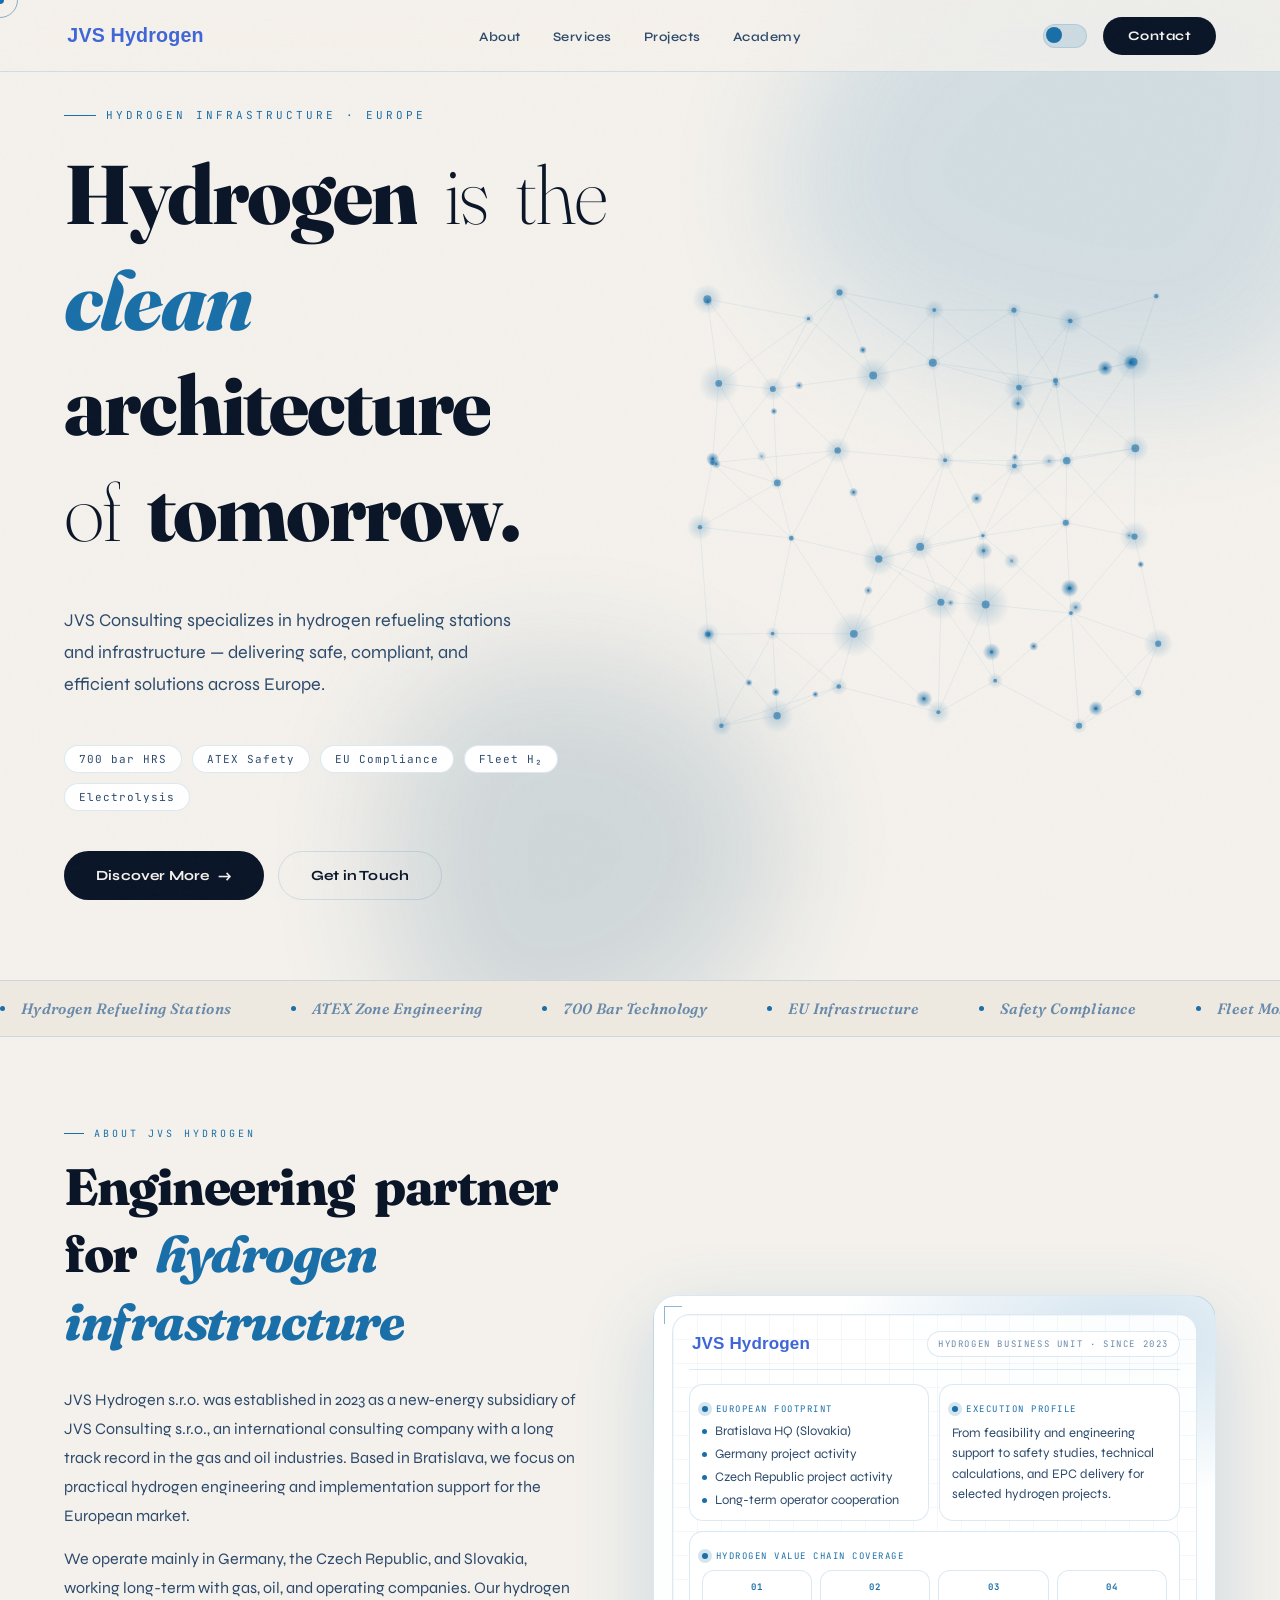
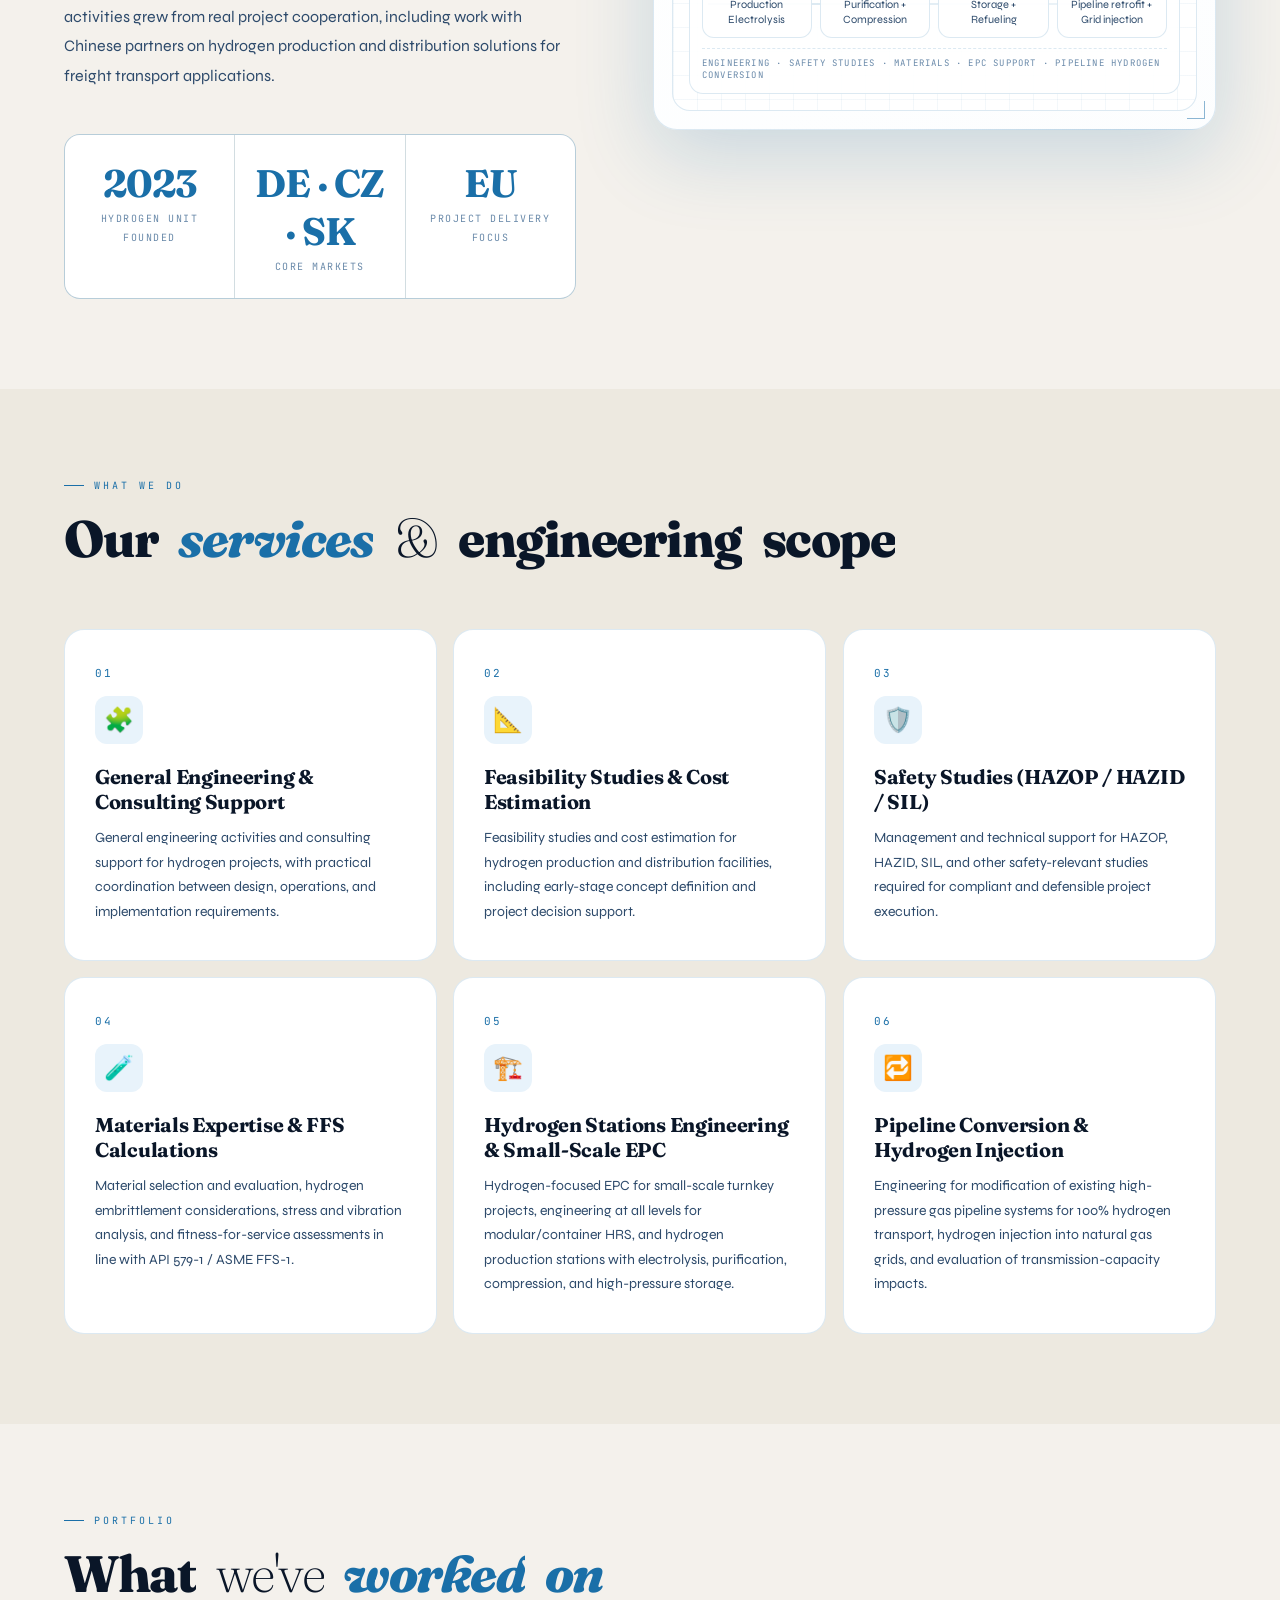
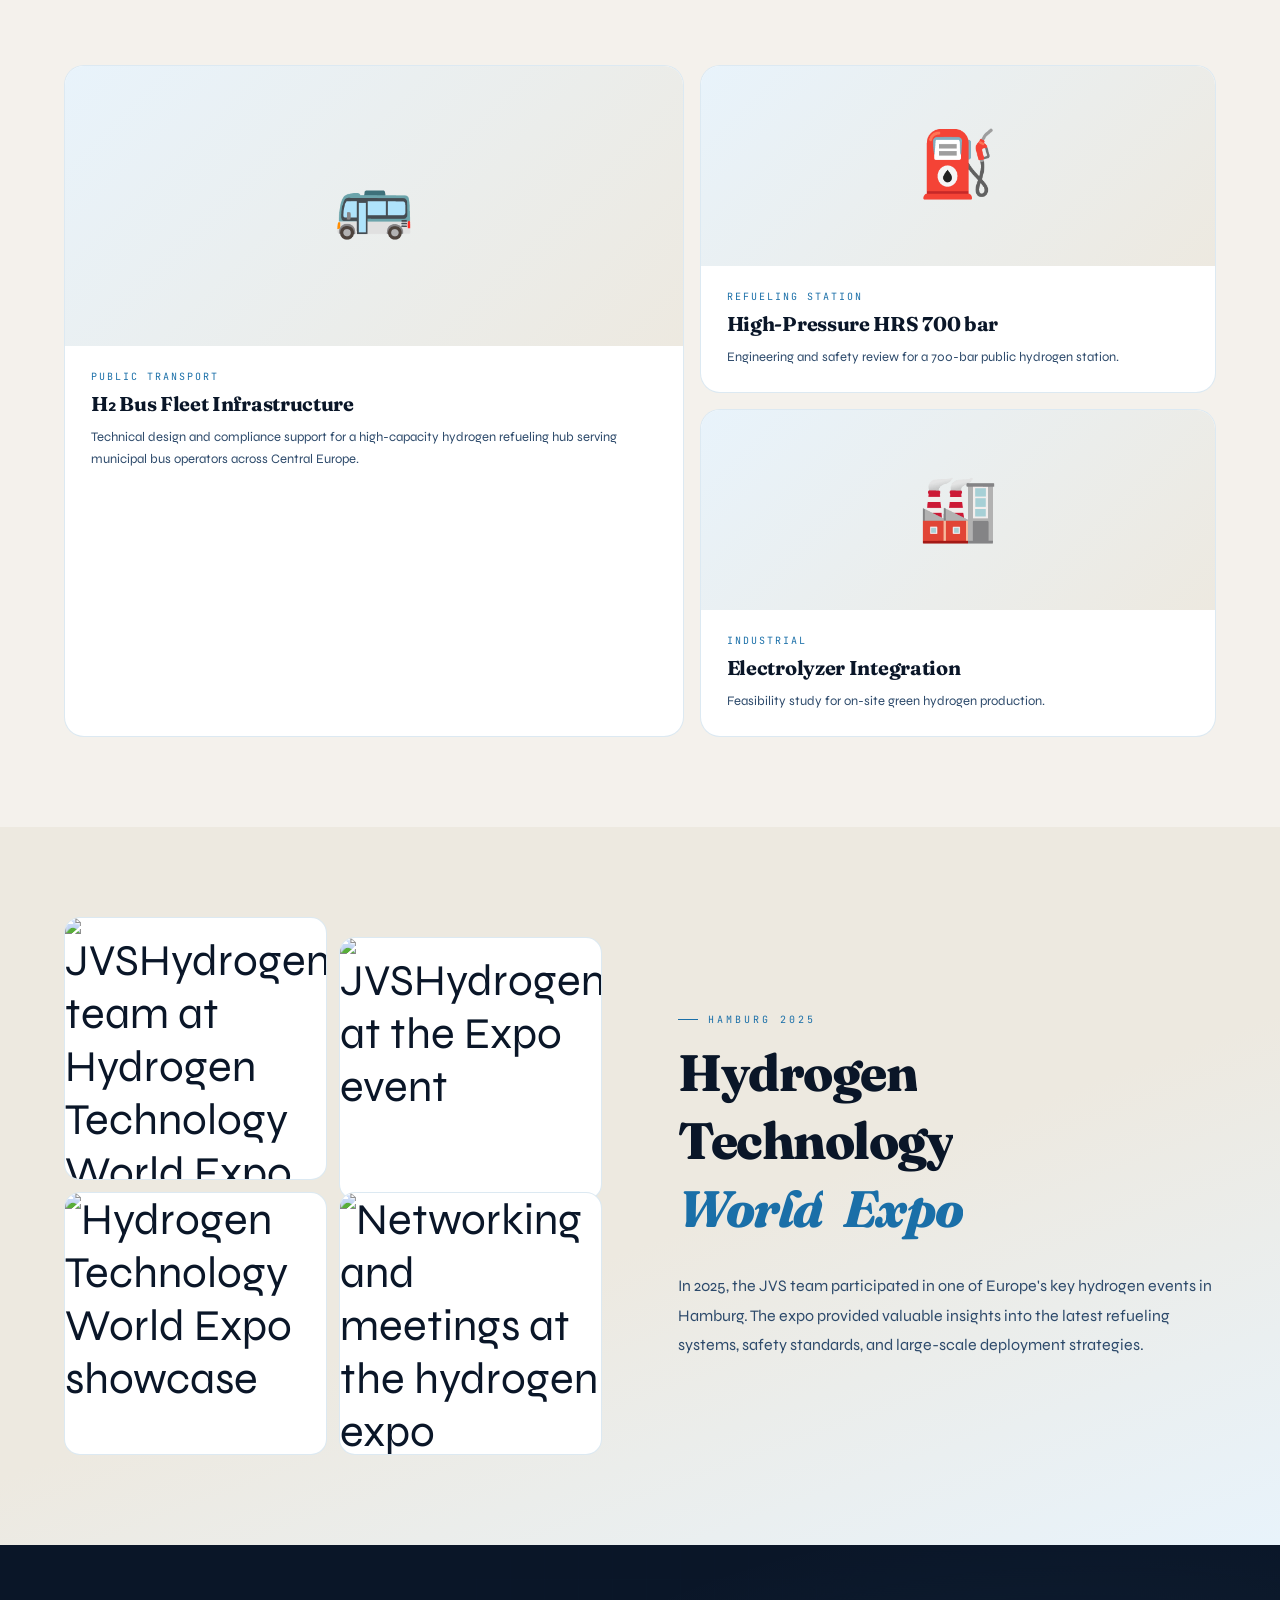
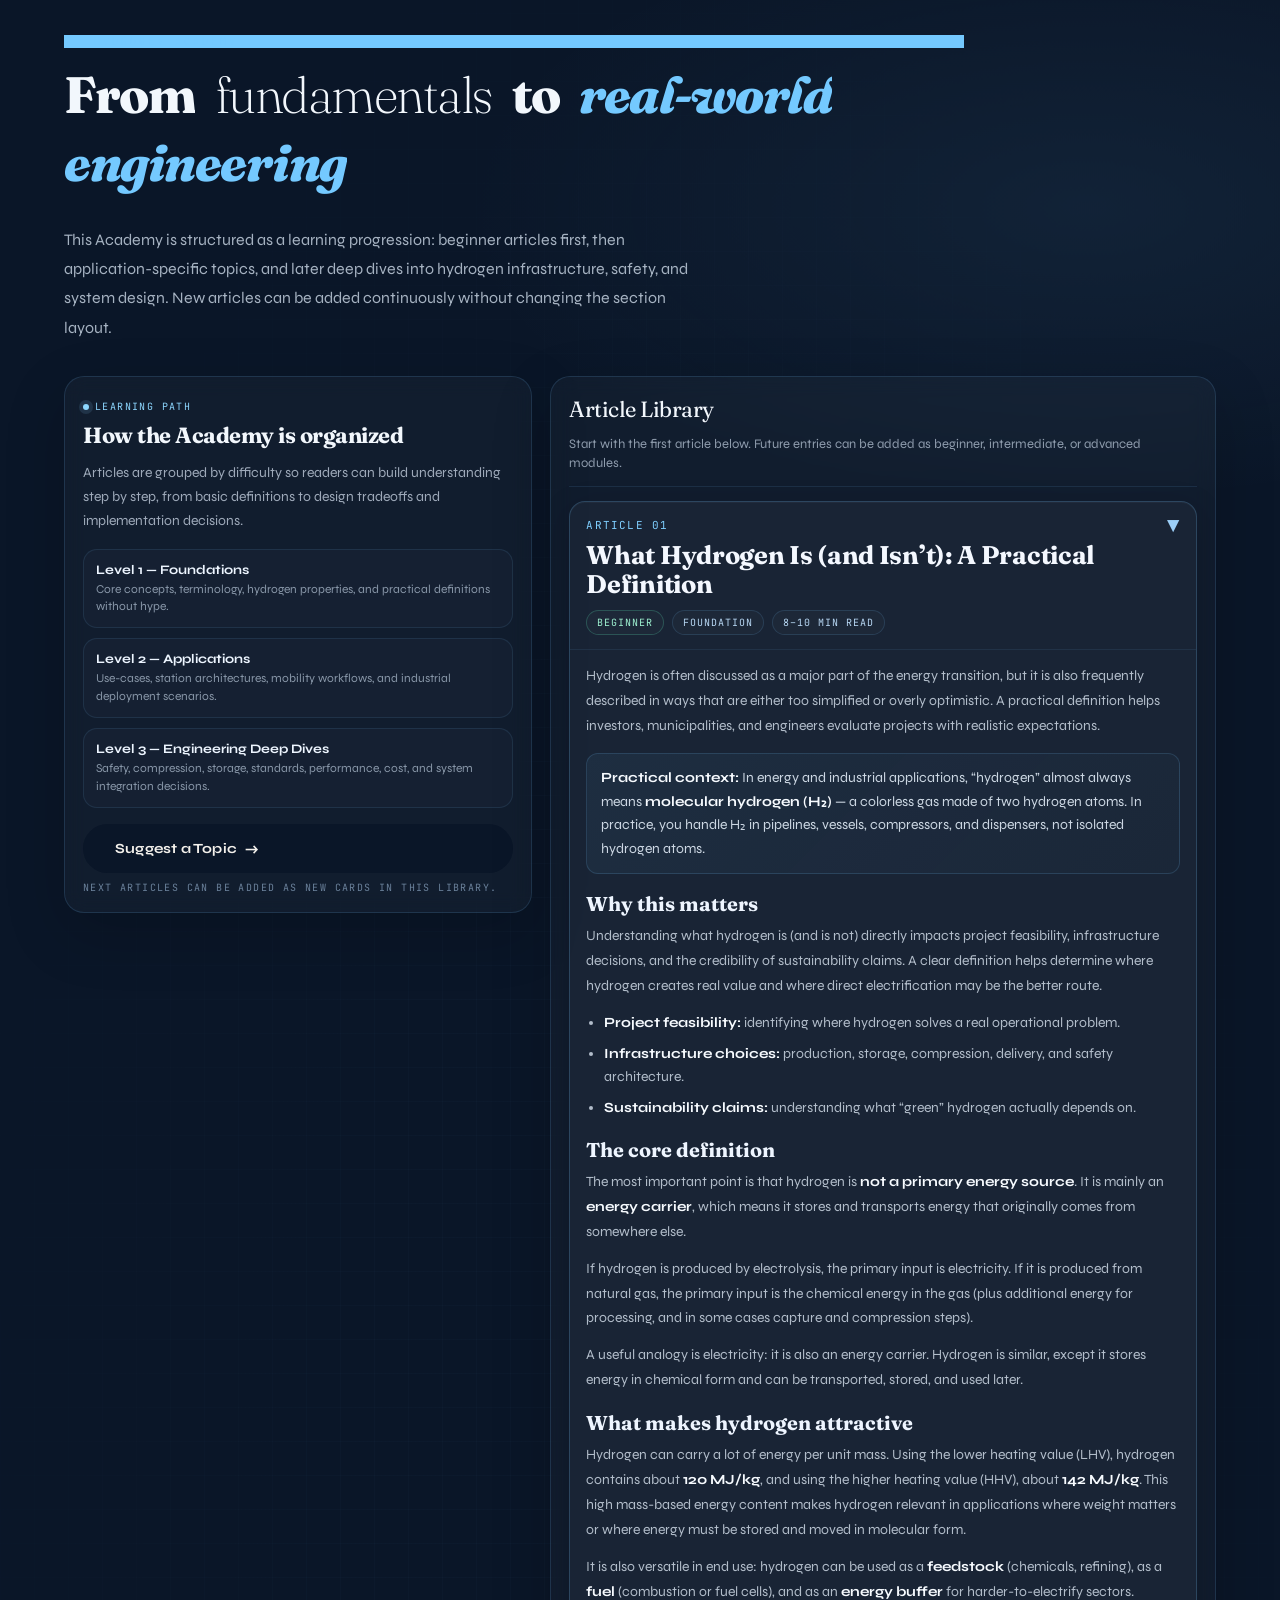
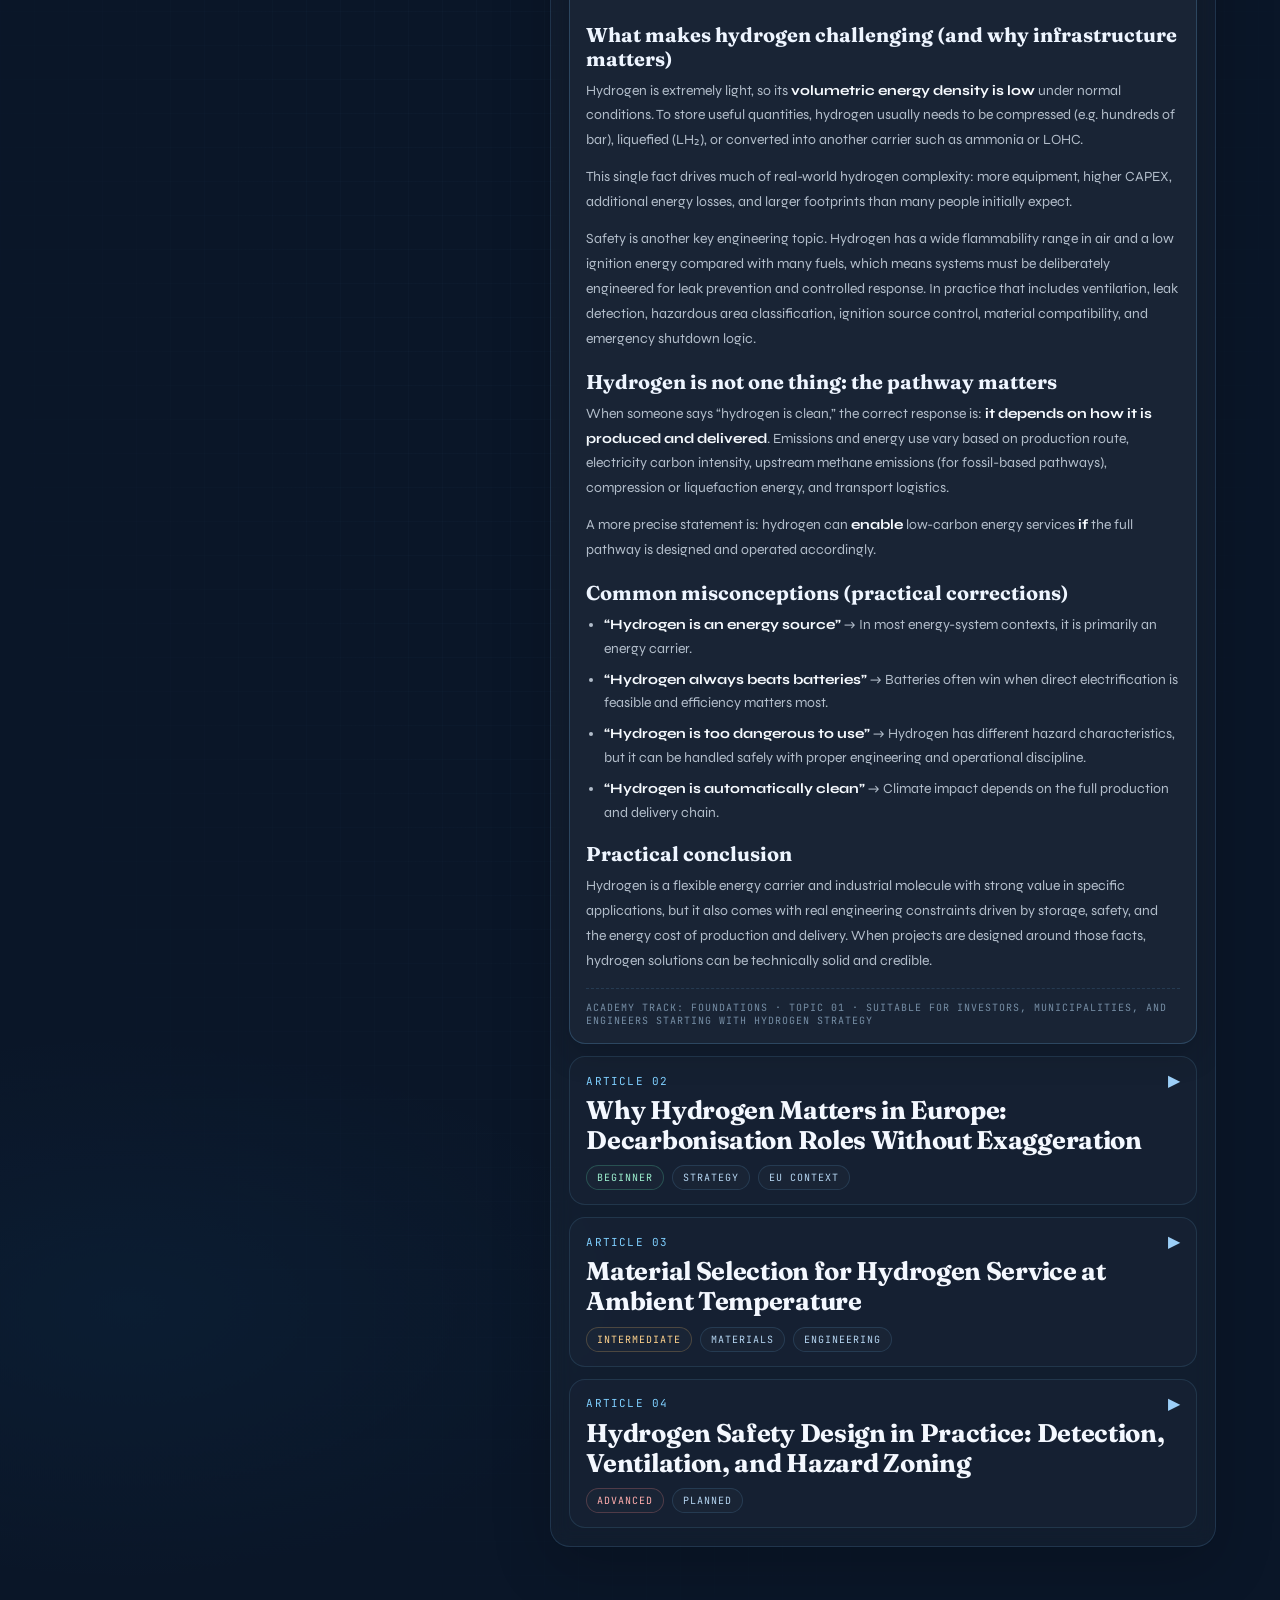
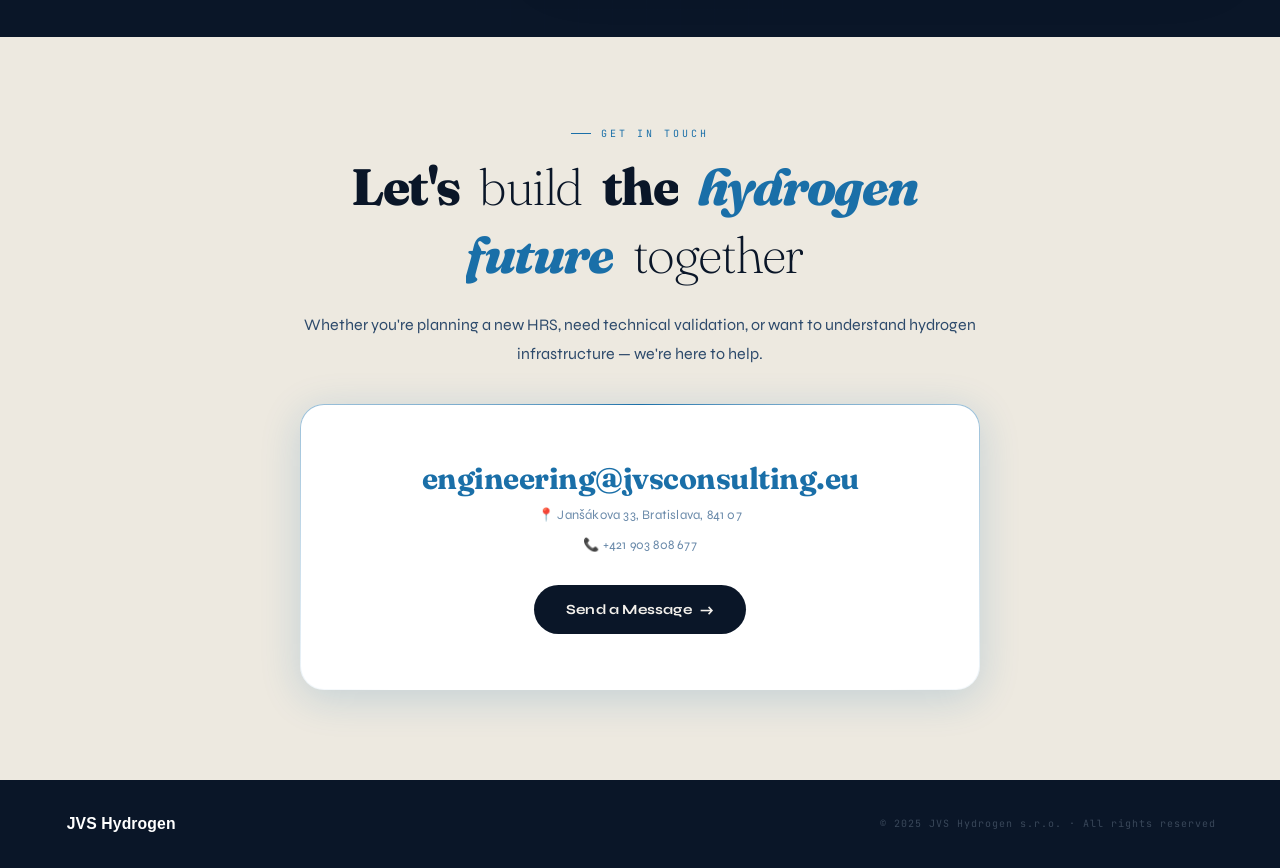
==== commit 025db87f: "Use root-level logo and expo images (no assets dependency)" ====
--- a/jvs-hydrogen-3.html
+++ b/jvs-hydrogen-3.html
@@ -1031,7 +1031,7 @@
 <!-- ═══ NAV ═══ -->
 <nav role="navigation" aria-label="Main navigation">
   <a class="logo" href="#main" aria-label="JVS Hydrogen Home">
-    <img src="assets/logo-jvs-hydrogen.svg" alt="JVS Hydrogen logo">
+    <img src="logo-jvs-hydrogen.svg" alt="JVS Hydrogen logo">
   </a>
   <ul class="nav-center" role="list">
     <li><a href="#about">About</a></li>
@@ -1158,7 +1158,7 @@
     <div class="about-canvas-wrap reveal d2">
       <div class="cap-board" role="img" aria-label="JVS Hydrogen capabilities dashboard">
         <div class="cap-head">
-          <img src="assets/logo-jvs-hydrogen.svg" alt="JVS Hydrogen logo">
+          <img src="logo-jvs-hydrogen.svg" alt="JVS Hydrogen logo">
           <div class="cap-badge">Hydrogen business unit · Since 2023</div>
         </div>
 
@@ -1287,10 +1287,10 @@
 <section id="expo" class="section" aria-labelledby="expo-heading">
   <div class="expo-inner">
     <div class="expo-imgs" aria-label="Expo gallery images">
-      <div class="expo-box reveal d1"><img class="expo-photo" src="assets/expo/IMG_8931.HEIC.png" alt="JVSHydrogen team at Hydrogen Technology World Expo" loading="lazy"></div>
-      <div class="expo-box reveal d2"><img class="expo-photo" src="assets/expo/IMG_8932.HEIC.png" alt="JVSHydrogen at the Expo event" loading="lazy"></div>
-      <div class="expo-box reveal d3"><img class="expo-photo" src="assets/expo/IMG_8936.HEIC.png" alt="Hydrogen Technology World Expo showcase" loading="lazy"></div>
-      <div class="expo-box reveal d4"><img class="expo-photo" src="assets/expo/IMG_8950.HEIC.png" alt="Networking and meetings at the hydrogen expo" loading="lazy"></div>
+      <div class="expo-box reveal d1"><img class="expo-photo" src="expo-IMG_8931.png" alt="JVSHydrogen team at Hydrogen Technology World Expo" loading="lazy"></div>
+      <div class="expo-box reveal d2"><img class="expo-photo" src="expo-IMG_8932.png" alt="JVSHydrogen at the Expo event" loading="lazy"></div>
+      <div class="expo-box reveal d3"><img class="expo-photo" src="expo-IMG_8936.png" alt="Hydrogen Technology World Expo showcase" loading="lazy"></div>
+      <div class="expo-box reveal d4"><img class="expo-photo" src="expo-IMG_8950.png" alt="Networking and meetings at the hydrogen expo" loading="lazy"></div>
     </div>
     <div>
       <p class="section-eyebrow reveal">Hamburg 2025</p>
@@ -1572,7 +1572,7 @@
 <!-- ═══ FOOTER ═══ -->
 <footer role="contentinfo">
   <div class="footer-logo">
-    <img src="assets/logo-jvs-hydrogen.svg" alt="JVS Hydrogen logo">
+    <img src="logo-jvs-hydrogen.svg" alt="JVS Hydrogen logo">
   </div>
   <div class="footer-right">
     <p class="footer-copy">© 2025 JVS Hydrogen s.r.o. · All rights reserved</p>
